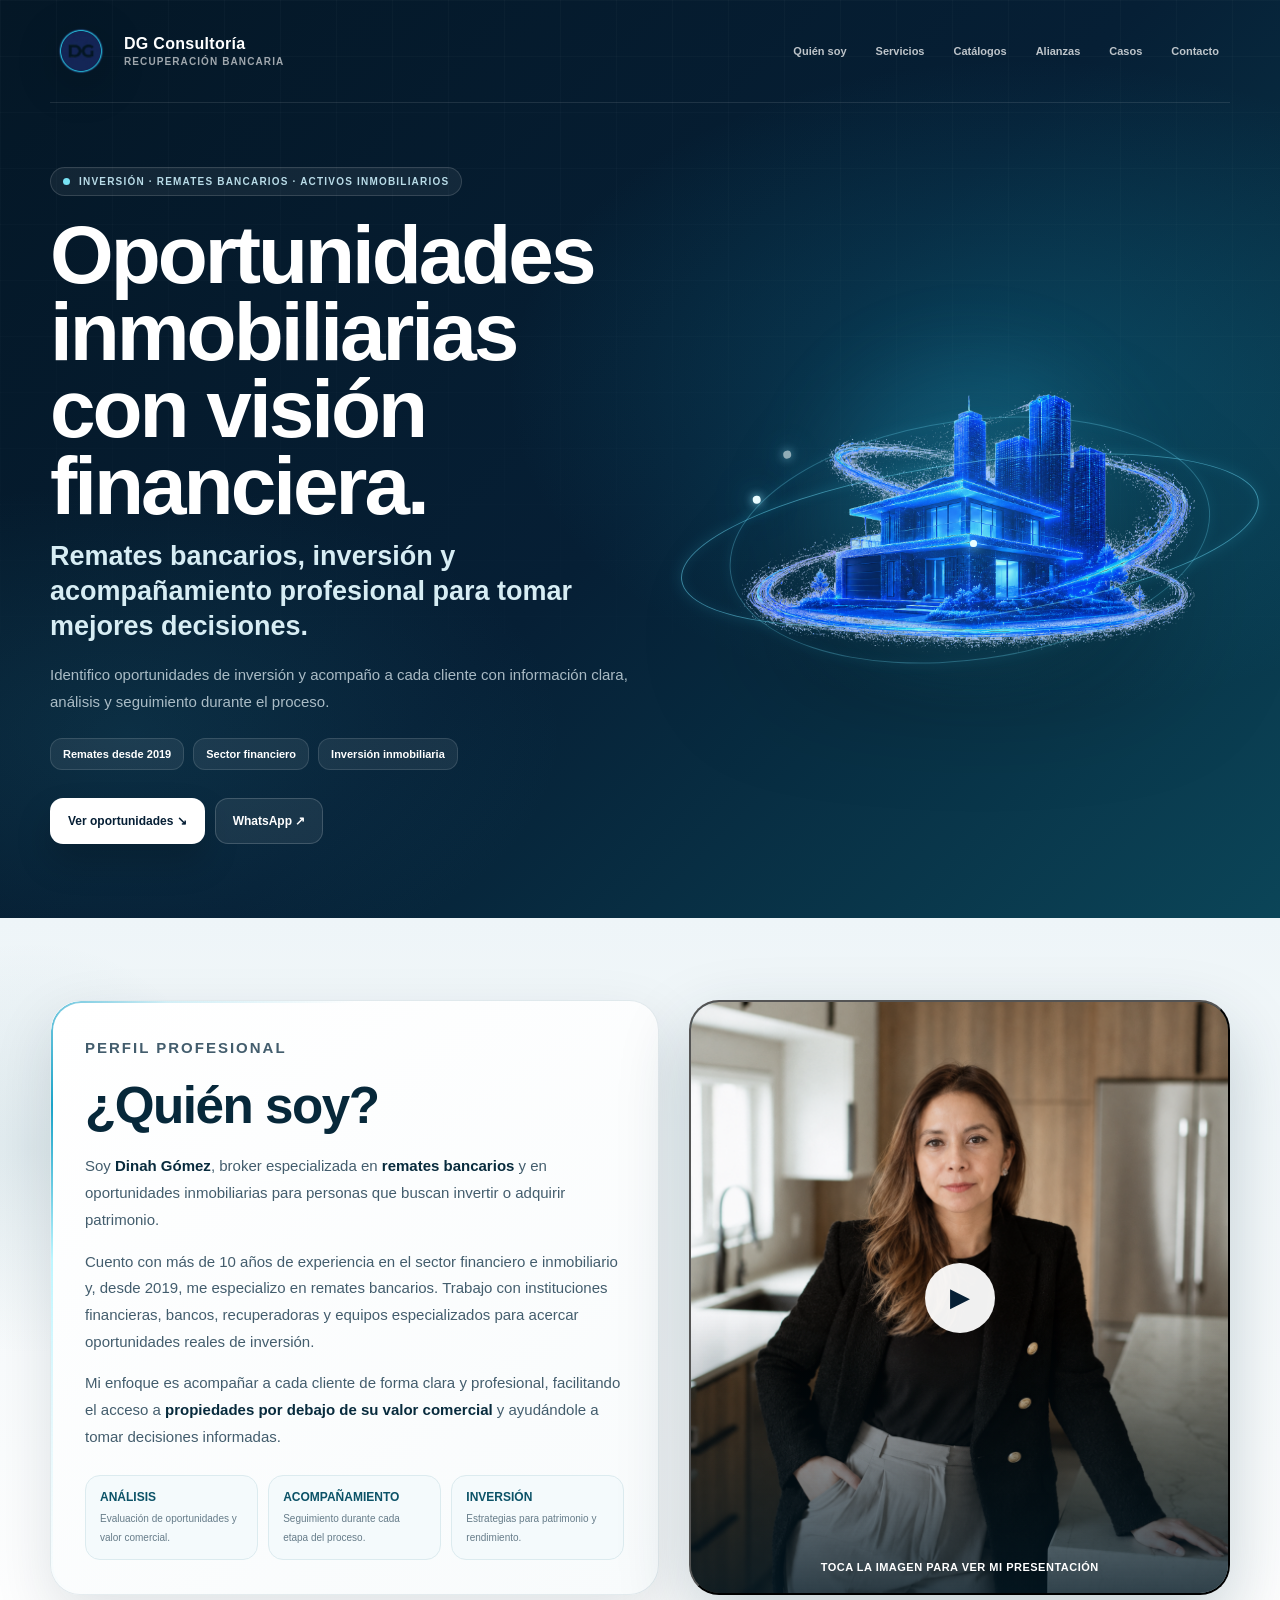
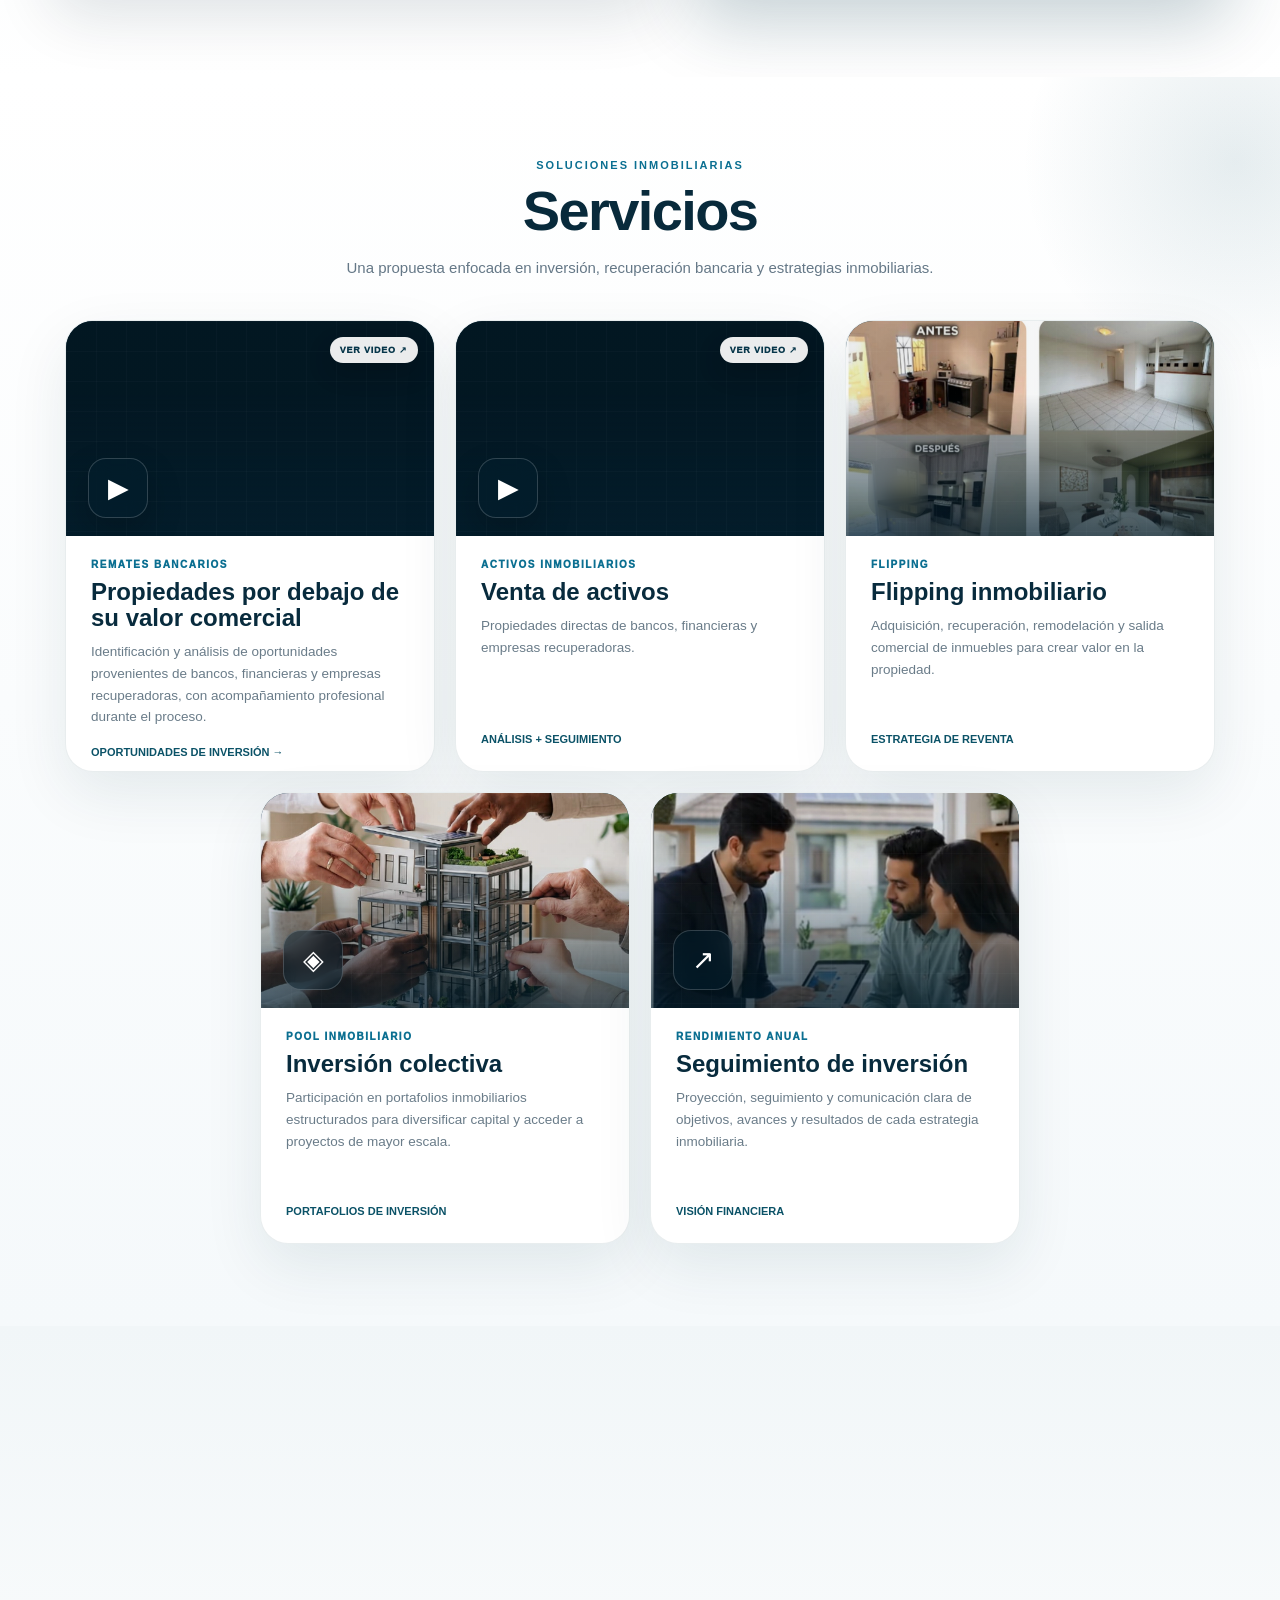
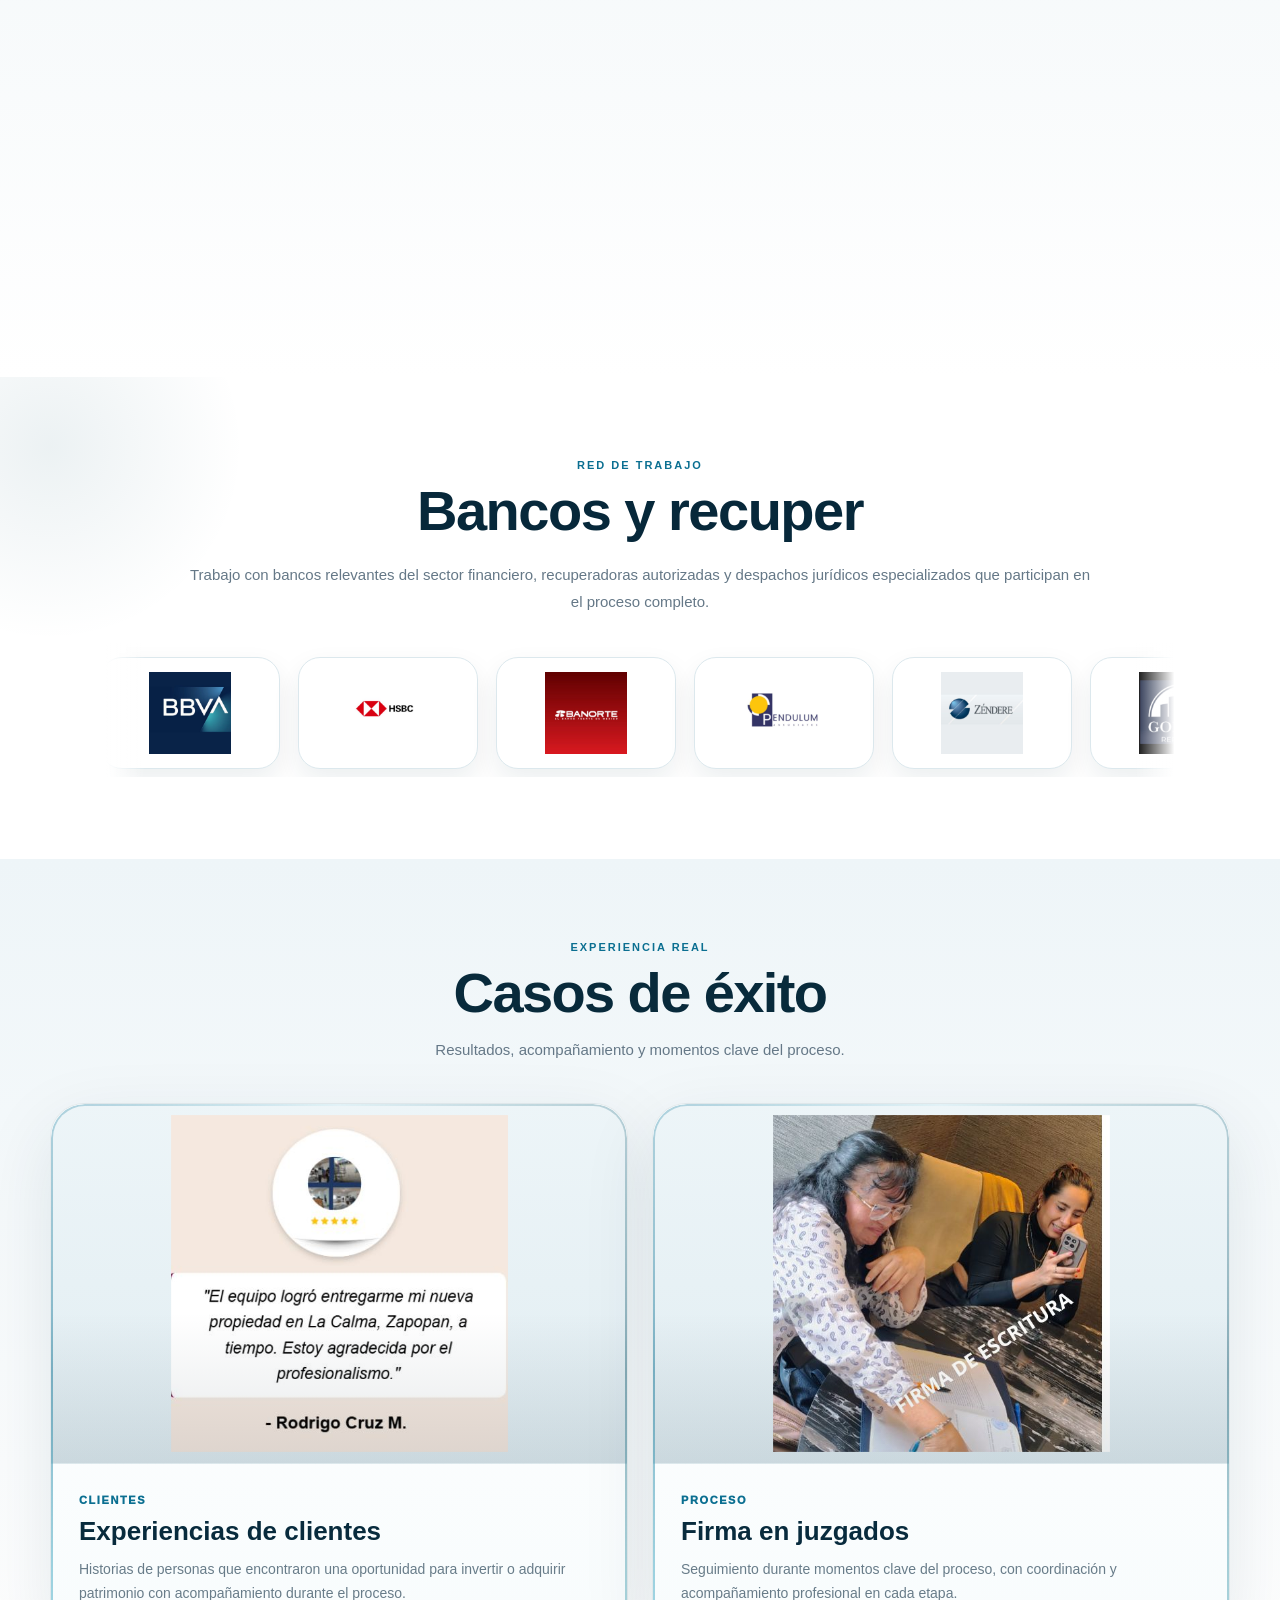
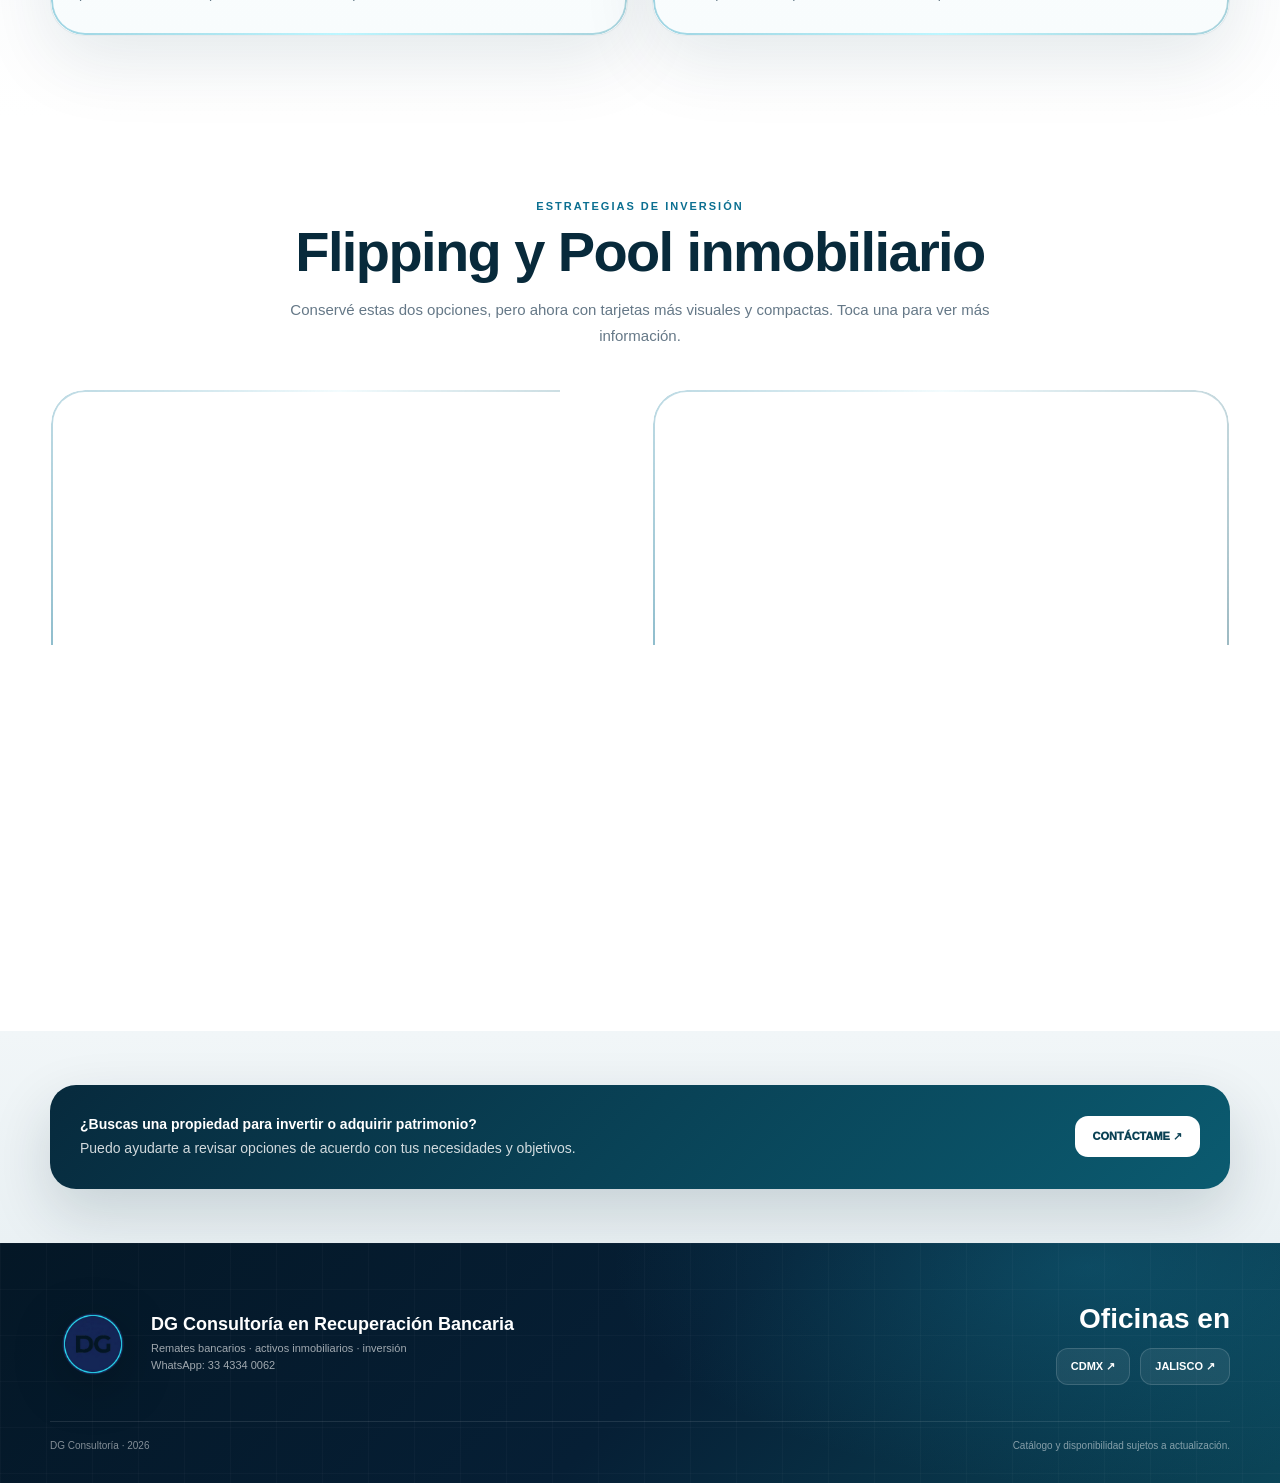
==== index3.html @ 6ca0defe "logo" ====
<!doctype html>
<html lang="es-MX">
<head>
  <meta charset="utf-8">
  <meta name="viewport" content="width=device-width,initial-scale=1,viewport-fit=cover">
  <meta name="theme-color" content="#061f35">
  <meta name="description" content="DG Consultoría en Recuperación Bancaria. Remates bancarios, activos inmobiliarios, flipping, pool inmobiliario y oportunidades de inversión.">
  <title>DG Consultoría en Recuperación Bancaria</title>
  <style>
    @property --ring-angle{syntax:"<angle>";initial-value:0deg;inherits:false}
    :root{
      --petroleo:#0b5267;
      --petroleo-2:#0a3f52;
      --navy:#061f35;
      --navy-2:#041726;
      --blue:#0b6f91;
      --cyan:#63d4ef;
      --ice:#eaf7fb;
      --ink:#10283a;
      --muted:#657887;
      --paper:#f7fafc;
      --line:#dbe8ee;
      --white:#fff;
      --shadow:0 22px 60px rgba(4,35,52,.12);
      --radius:28px;
      --max:1180px;
    }
    *{box-sizing:border-box}
    html{scroll-behavior:smooth}
    body{margin:0;background:#eef4f7;color:var(--ink);font-family:Arial,Helvetica,sans-serif;overflow-x:hidden}
    img,video{max-width:100%;display:block}
    a{color:inherit;text-decoration:none}
    button{font:inherit}
    .shell{width:min(var(--max),calc(100% - 40px));margin-inline:auto}
    .section{padding:82px 0}
    .eyebrow{margin:0 0 11px;color:var(--blue);font-size:11px;font-weight:900;letter-spacing:2px;text-transform:uppercase}
    .section-title{margin:0;color:#082a3b;font-size:clamp(32px,4.4vw,56px);line-height:1.02;letter-spacing:-1.6px}
    .section-copy{max-width:760px;margin:16px auto 0;color:var(--muted);font-size:15px;line-height:1.75}
    .reveal{opacity:0;transform:translateY(24px);transition:.75s cubic-bezier(.2,.7,.2,1)}
    .reveal.in-view{opacity:1;transform:none}

    /* ===== HERO ===== */
    .hero{position:relative;overflow:hidden;min-height:720px;color:#fff;background:
      radial-gradient(760px 480px at 80% 42%,rgba(17,138,171,.30),transparent 68%),
      radial-gradient(620px 360px at 10% 80%,rgba(37,120,145,.20),transparent 70%),
      linear-gradient(135deg,var(--navy-2),var(--navy) 52%,#0b4558)}
    .hero-grid{position:absolute;inset:0;pointer-events:none;background-image:linear-gradient(rgba(255,255,255,.025) 1px,transparent 1px),linear-gradient(90deg,rgba(255,255,255,.025) 1px,transparent 1px);background-size:56px 56px;mask-image:linear-gradient(to bottom,#000 0%,transparent 92%)}
    .topbar{position:relative;z-index:10;display:flex;align-items:center;justify-content:space-between;gap:20px;padding:20px 0;border-bottom:1px solid rgba(255,255,255,.10)}
    .brand{display:flex;align-items:center;gap:12px;font-weight:900;letter-spacing:.3px}
    .brand img{width:62px;height:62px;object-fit:contain;background:transparent;border-radius:0;padding:0;box-shadow:none;filter:drop-shadow(0 10px 22px rgba(0,0,0,.24))}
    .brand small{display:block;margin-top:3px;color:rgba(255,255,255,.62);font-size:10px;font-weight:700;letter-spacing:1.1px}
    .nav-links{display:flex;gap:7px;flex-wrap:wrap;justify-content:flex-end}
    .nav-links a{padding:9px 11px;border-radius:10px;color:rgba(255,255,255,.74);font-size:11px;font-weight:800}
    .nav-links a:hover{background:rgba(255,255,255,.08);color:#fff}
    .hero-inner{position:relative;z-index:3;display:grid;grid-template-columns:1.08fr .92fr;gap:48px;align-items:center;min-height:620px;padding:64px 0 74px}
    .hero-kicker{display:inline-flex;align-items:center;gap:9px;padding:8px 12px;border:1px solid rgba(255,255,255,.14);border-radius:999px;background:rgba(255,255,255,.06);color:#b9dce8;font-size:10px;font-weight:900;letter-spacing:1.2px;text-transform:uppercase}
    .pulse{width:7px;height:7px;border-radius:50%;background:#78e2f4;box-shadow:0 0 0 0 rgba(120,226,244,.7);animation:pulse 2s infinite}
    @keyframes pulse{70%{box-shadow:0 0 0 11px rgba(120,226,244,0)}100%{box-shadow:0 0 0 0 rgba(120,226,244,0)}}
    .hero h1{max-width:760px;margin:20px 0 15px;font-size:clamp(44px,6.4vw,82px);line-height:.94;letter-spacing:-3px;text-wrap:balance}
    .hero-lead{max-width:680px;margin:0;color:#d7edf4;font-size:clamp(19px,2.2vw,27px);line-height:1.3;font-weight:650}
    .hero-summary{max-width:650px;margin:18px 0 0;color:rgba(231,244,249,.72);font-size:15px;line-height:1.75}
    .hero-tags{display:flex;flex-wrap:wrap;gap:9px;margin-top:23px}
    .hero-tags span{padding:9px 12px;border:1px solid rgba(255,255,255,.12);border-radius:12px;background:rgba(255,255,255,.07);font-size:11px;font-weight:800}
    .hero-actions{display:flex;gap:10px;flex-wrap:wrap;margin-top:28px}
    .btn{min-height:46px;padding:0 17px;border-radius:13px;display:inline-flex;align-items:center;justify-content:center;gap:9px;border:1px solid transparent;font-size:12px;font-weight:900;cursor:pointer;transition:.22s ease}
    .btn:hover{transform:translateY(-3px)}
    .btn-primary{background:#fff;color:var(--navy);box-shadow:0 18px 35px rgba(0,0,0,.18)}
    .btn-glass{border-color:rgba(255,255,255,.17);background:rgba(255,255,255,.07);color:#fff}
    .hero-visual{position:relative;min-height:500px;display:grid;place-items:center}
    .hero-house{position:relative;z-index:2;width:min(520px,100%);filter:drop-shadow(0 40px 60px rgba(0,0,0,.28));mix-blend-mode:screen;opacity:.96}
    .house-glow{position:absolute;width:82%;height:70%;border-radius:50%;background:radial-gradient(circle,rgba(41,166,205,.38),transparent 68%);filter:blur(30px)}
    .orbit{position:absolute;z-index:4;left:50%;top:57%;width:112%;height:31%;border:1px solid rgba(103,212,239,.55);border-radius:50%;box-shadow:0 0 14px rgba(56,181,216,.18),inset 0 0 12px rgba(56,181,216,.11);transform:translate(-50%,-50%) rotate(-8deg);animation:orbit 10s linear infinite}
    .orbit.back{width:93%;height:48%;opacity:.6;animation-duration:14s;animation-direction:reverse}
    .orbit:after{content:"";position:absolute;left:14%;top:2%;width:8px;height:8px;border-radius:50%;background:#edfdff;box-shadow:0 0 10px #9cecff,0 0 24px #35b7dd,0 0 38px #0a6c8a}
    @keyframes orbit{to{transform:translate(-50%,-50%) rotate(352deg)}}
    .travel{position:absolute;z-index:5;left:50%;top:57%;width:7px;height:7px;border-radius:50%;background:#eaffff;box-shadow:0 0 12px #80e8ff,0 0 28px #1b9fc2;animation:travel 6.5s linear infinite}
    .travel.t2{animation-delay:-3.25s;opacity:.65}
    @keyframes travel{0%{transform:translate(-250px,-10px) scale(.65);opacity:.2}25%{transform:translate(0,-68px) scale(1.1);opacity:1}50%{transform:translate(250px,8px) scale(.72);opacity:.35}75%{transform:translate(0,68px) scale(1.15);opacity:1}100%{transform:translate(-250px,-10px) scale(.65);opacity:.2}}

    /* ===== QUIEN SOY ===== */
    .about{position:relative;background:linear-gradient(180deg,#eef5f8,#fff)}
    .about::before{content:"";position:absolute;width:420px;height:420px;border-radius:50%;left:-180px;top:20px;background:radial-gradient(circle,rgba(11,82,103,.09),transparent 70%)}
    .about-grid{display:grid;grid-template-columns:1.06fr .94fr;gap:30px;align-items:stretch}
    .glow-card{position:relative;isolation:isolate;border-radius:30px;padding:34px;background:linear-gradient(145deg,#fff,#f8fbfc);border:1px solid rgba(7,74,96,.10);box-shadow:var(--shadow);overflow:hidden}
    .glow-card::before{content:"";position:absolute;z-index:4;inset:0;border-radius:30px;padding:2px;pointer-events:none;background:conic-gradient(from var(--ring-angle),transparent 0 62%,rgba(98,220,245,.18) 70%,#bdf6ff 77%,#1aa3c8 84%,rgba(58,184,216,.22) 91%,transparent 100%);-webkit-mask:linear-gradient(#000 0 0) content-box,linear-gradient(#000 0 0);-webkit-mask-composite:xor;mask-composite:exclude;animation:ring 3.7s linear infinite}
    .glow-card::after{content:"";position:absolute;z-index:2;inset:-45%;pointer-events:none;background:linear-gradient(112deg,transparent 44%,rgba(77,196,220,.04) 48%,rgba(255,255,255,.72) 50%,rgba(38,147,175,.08) 52%,transparent 56%);transform:translateX(-72%) rotate(2deg);animation:sweep 6.4s ease-in-out infinite}
    @keyframes ring{to{--ring-angle:360deg}}
    @keyframes sweep{0%,30%{transform:translateX(-72%) rotate(2deg);opacity:0}40%{opacity:.55}72%,100%{transform:translateX(72%) rotate(2deg);opacity:0}}
    .about-copy{position:relative;z-index:3}
    .about-copy h2{margin:0 0 18px;font-size:clamp(34px,4vw,54px);letter-spacing:-1.5px;color:#07283a}
    .about-copy p{margin:0 0 15px;color:#435d6d;font-size:15px;line-height:1.78}
    .about-copy strong{color:#082b3d}
    .about-points{display:grid;grid-template-columns:repeat(3,1fr);gap:10px;margin-top:25px}
    .about-points div{padding:14px;border:1px solid #dcebef;border-radius:15px;background:#f4fafc}
    .about-points b{display:block;color:var(--petroleo);font-size:12px;margin-bottom:4px}
    .about-points span{color:#667c89;font-size:10px;line-height:1.45}
    .media-card{position:relative;min-height:560px;border-radius:30px;overflow:hidden;background:#0a3040;box-shadow:0 28px 70px rgba(5,52,70,.22);cursor:pointer}
    .media-card img,.media-card video{position:absolute;inset:0;width:100%;height:100%;object-fit:cover;object-position:center;transition:opacity .35s ease,transform .6s ease}
    .media-card video{opacity:0;background:#061f35}
    .media-card.is-playing video{opacity:1}
    .media-card.is-playing img{opacity:0}
    .media-card:hover img{transform:scale(1.02)}
    .media-card .shade{position:absolute;z-index:3;inset:0;background:linear-gradient(to top,rgba(3,25,37,.78),transparent 48%);pointer-events:none}
    .play{position:absolute;z-index:4;left:50%;top:50%;transform:translate(-50%,-50%);width:70px;height:70px;border-radius:50%;display:grid;place-items:center;background:rgba(255,255,255,.94);color:var(--navy);font-size:26px;box-shadow:0 18px 40px rgba(0,0,0,.25);transition:.2s}
    .media-card:hover .play{transform:translate(-50%,-50%) scale(1.07)}
    .media-card.is-playing .play{opacity:0}
    .media-caption{position:absolute;z-index:4;left:22px;right:22px;bottom:20px;color:#fff;font-size:11px;font-weight:900;letter-spacing:.5px}
    .media-card.is-playing .media-caption{opacity:0}

    /* ===== SERVICIOS · MISMO MOVIMIENTO QUE LAS TARJETAS DEL PORTAFOLIO ===== */
    .services{position:relative;overflow:hidden;background:linear-gradient(180deg,#ffffff 0%,#f5f9fb 100%)}
    .services::before{content:"";position:absolute;width:430px;height:430px;border-radius:50%;right:-170px;top:-130px;background:radial-gradient(circle,rgba(11,82,103,.10),transparent 70%);pointer-events:none}
    .services-head{text-align:center;position:relative;z-index:2}
    .services-grid{position:relative;z-index:2;display:flex;flex-wrap:wrap;justify-content:center;align-items:stretch;gap:20px;margin-top:38px;perspective:1200px}
    .service-card{position:relative;isolation:isolate;flex:1 1 330px;max-width:370px;height:452px;border-radius:28px;overflow:hidden;background:#fff;border:1px solid rgba(6,54,74,.09);box-shadow:0 22px 60px rgba(5,50,68,.09);display:flex;flex-direction:column;transform-style:preserve-3d;transition:box-shadow .25s ease,border-color .25s ease;will-change:transform}
    .service-card:hover{box-shadow:0 35px 80px rgba(6,39,68,.16);border-color:rgba(11,82,103,.18)}
    .service-card.video-card{cursor:pointer}

    .service-preview-video{pointer-events:none}
    .service-visual{position:relative;height:215px;flex:0 0 215px;overflow:hidden;background:linear-gradient(145deg,#062b3f,#0b5b72)}
    .service-visual img,.service-visual video{position:absolute;inset:0;width:100%;height:100%;object-fit:cover;object-position:center;transition:transform .65s ease,filter .65s ease;background:#031722}
    .service-visual video{z-index:0}
    .service-card:hover .service-visual img,.service-card:hover .service-visual video{transform:scale(1.045);filter:saturate(1.05) contrast(1.03)}
    .service-visual::after{content:"";position:absolute;z-index:1;inset:0;background:linear-gradient(to top,rgba(4,31,46,.72),rgba(4,31,46,.04) 66%);pointer-events:none}
    .service-lines{position:absolute;z-index:2;inset:0;opacity:.16;background-image:linear-gradient(rgba(255,255,255,.14) 1px,transparent 1px),linear-gradient(90deg,rgba(255,255,255,.14) 1px,transparent 1px);background-size:30px 30px;pointer-events:none}
    .service-symbol{position:absolute;z-index:3;left:22px;bottom:18px;width:60px;height:60px;border-radius:18px;display:grid;place-items:center;border:1px solid rgba(255,255,255,.18);background:rgba(4,31,46,.46);backdrop-filter:blur(10px);color:#fff;font-size:27px;box-shadow:0 15px 35px rgba(0,0,0,.20)}
    .video-hint{position:absolute;z-index:4;right:16px;top:16px;padding:8px 10px;border-radius:999px;background:rgba(255,255,255,.92);color:#07364a;font-size:9px;font-weight:950;letter-spacing:.8px;box-shadow:0 10px 25px rgba(0,0,0,.18)}
    .service-body{padding:23px 25px 26px;display:flex;flex-direction:column;flex:1;transform:translateZ(20px)}
    .service-type{font-size:10px;font-weight:950;letter-spacing:1.5px;color:var(--blue)}
    .service-card h3{margin:9px 0 10px;color:#082b3d;font-size:24px;line-height:1.08}
    .service-card p{margin:0;color:#6a7c89;font-size:13.5px;line-height:1.62}
    .service-tag{display:inline-flex;width:max-content;margin-top:auto;padding-top:18px;color:var(--petroleo);font-size:11px;font-weight:900}
    .service-card::after{content:"";position:absolute;z-index:5;inset:-45%;pointer-events:none;background:linear-gradient(115deg,transparent 44%,rgba(255,255,255,0) 47%,rgba(255,255,255,.38) 50%,rgba(255,255,255,0) 53%,transparent 56%);transform:translateX(-70%) rotate(5deg);opacity:0;transition:opacity .2s}
    .service-card:hover::after{animation:serviceSweep 1.2s ease both}
    @keyframes serviceSweep{0%{transform:translateX(-70%) rotate(5deg);opacity:0}18%{opacity:.55}100%{transform:translateX(70%) rotate(5deg);opacity:0}}

    /* ===== SERVICIOS: MISMA LÓGICA DE MOVIMIENTO DE LAS 3 TARJETAS DEL PORTAFOLIO ===== */
    #servicios .services-grid{perspective:1500px!important;transform-style:preserve-3d!important}
    #servicios .service-card{transform-style:preserve-3d!important;backface-visibility:hidden!important;will-change:transform,opacity,filter!important}

    /* Estado inicial: las tarjetas llegan como una baraja y después se abren */
    #servicios.deck-waiting .service-card:nth-child(1){transform:translate3d(150%,26px,-190px) rotateY(18deg) rotateZ(-4deg) scale(.88)!important;opacity:.35!important;filter:blur(1.3px)!important}
    #servicios.deck-waiting .service-card:nth-child(2){transform:translate3d(72%,16px,-110px) rotateY(10deg) rotateZ(-2deg) scale(.93)!important;opacity:.58!important;filter:blur(.7px)!important}
    #servicios.deck-waiting .service-card:nth-child(3){transform:translate3d(0,0,50px) scale(.96)!important;opacity:.88!important}
    #servicios.deck-waiting .service-card:nth-child(4){transform:translate3d(-72%,18px,-120px) rotateY(-10deg) rotateZ(2deg) scale(.93)!important;opacity:.58!important;filter:blur(.7px)!important}
    #servicios.deck-waiting .service-card:nth-child(5){transform:translate3d(-150%,28px,-200px) rotateY(-18deg) rotateZ(4deg) scale(.88)!important;opacity:.35!important;filter:blur(1.3px)!important}

    #servicios.deck-opening .service-card:nth-child(1){animation:serviceDeckOpen1 1.55s cubic-bezier(.16,.86,.25,1.08) both!important}
    #servicios.deck-opening .service-card:nth-child(2){animation:serviceDeckOpen2 1.42s cubic-bezier(.16,.86,.25,1.08) both!important}
    #servicios.deck-opening .service-card:nth-child(3){animation:serviceDeckOpen3 1.34s cubic-bezier(.16,.86,.25,1.08) both!important}
    #servicios.deck-opening .service-card:nth-child(4){animation:serviceDeckOpen4 1.46s cubic-bezier(.16,.86,.25,1.08) both!important}
    #servicios.deck-opening .service-card:nth-child(5){animation:serviceDeckOpen5 1.58s cubic-bezier(.16,.86,.25,1.08) both!important}

    @keyframes serviceDeckOpen1{
      0%{transform:translate3d(150%,26px,-190px) rotateY(18deg) rotateZ(-4deg) scale(.88);opacity:.35;filter:blur(1.3px)}
      58%{transform:translate3d(-4%,0,60px) rotateY(-3deg) rotateZ(.6deg) scale(1.025);opacity:1;filter:blur(0)}
      80%{transform:translate3d(1.2%,0,14px) rotateY(1deg) scale(.995)}
      100%{transform:translate3d(0,0,0) rotateY(0) rotateZ(0) scale(1);opacity:1;filter:blur(0)}
    }
    @keyframes serviceDeckOpen2{
      0%{transform:translate3d(72%,16px,-110px) rotateY(10deg) rotateZ(-2deg) scale(.93);opacity:.58;filter:blur(.7px)}
      56%{transform:translate3d(-2%,0,58px) rotateY(-2deg) scale(1.02);opacity:1;filter:blur(0)}
      80%{transform:translate3d(.8%,0,10px) rotateY(.7deg) scale(.997)}
      100%{transform:translate3d(0,0,0) rotateY(0) rotateZ(0) scale(1);opacity:1;filter:blur(0)}
    }
    @keyframes serviceDeckOpen3{
      0%{transform:translate3d(0,0,50px) scale(.96);opacity:.88}
      52%{transform:translate3d(0,-11px,88px) scale(1.035);opacity:1}
      78%{transform:translate3d(0,3px,15px) scale(.993)}
      100%{transform:translate3d(0,0,0) scale(1);opacity:1}
    }
    @keyframes serviceDeckOpen4{
      0%{transform:translate3d(-72%,18px,-120px) rotateY(-10deg) rotateZ(2deg) scale(.93);opacity:.58;filter:blur(.7px)}
      58%{transform:translate3d(2%,0,58px) rotateY(2deg) scale(1.02);opacity:1;filter:blur(0)}
      80%{transform:translate3d(-.8%,0,10px) rotateY(-.7deg) scale(.997)}
      100%{transform:translate3d(0,0,0) rotateY(0) rotateZ(0) scale(1);opacity:1;filter:blur(0)}
    }
    @keyframes serviceDeckOpen5{
      0%{transform:translate3d(-150%,28px,-200px) rotateY(-18deg) rotateZ(4deg) scale(.88);opacity:.35;filter:blur(1.3px)}
      60%{transform:translate3d(4%,0,60px) rotateY(3deg) rotateZ(-.6deg) scale(1.025);opacity:1;filter:blur(0)}
      82%{transform:translate3d(-1.2%,0,14px) rotateY(-1deg) scale(.995)}
      100%{transform:translate3d(0,0,0) rotateY(0) rotateZ(0) scale(1);opacity:1;filter:blur(0)}
    }

    /* Una vez abiertas, siguen moviéndose suavemente como las tarjetas Banco / Tiendas / Web del CV */
    #servicios.deck-opened .service-card:nth-child(1){animation:serviceBreath1 7.2s ease-in-out infinite!important}
    #servicios.deck-opened .service-card:nth-child(2){animation:serviceBreath2 7.2s ease-in-out -1.4s infinite!important}
    #servicios.deck-opened .service-card:nth-child(3){animation:serviceBreath3 7.2s ease-in-out -2.8s infinite!important}
    #servicios.deck-opened .service-card:nth-child(4){animation:serviceBreath4 7.2s ease-in-out -4.2s infinite!important}
    #servicios.deck-opened .service-card:nth-child(5){animation:serviceBreath5 7.2s ease-in-out -5.6s infinite!important}
    @keyframes serviceBreath1{0%,100%{transform:translate3d(0,0,0) rotateY(0)}50%{transform:translate3d(6px,-8px,28px) rotateY(1.4deg)}}
    @keyframes serviceBreath2{0%,100%{transform:translate3d(0,0,0) rotateX(0)}50%{transform:translate3d(3px,-10px,34px) rotateX(.9deg)}}
    @keyframes serviceBreath3{0%,100%{transform:translate3d(0,0,0) scale(1)}50%{transform:translate3d(0,-11px,38px) scale(1.008)}}
    @keyframes serviceBreath4{0%,100%{transform:translate3d(0,0,0) rotateX(0)}50%{transform:translate3d(-3px,-10px,34px) rotateX(-.9deg)}}
    @keyframes serviceBreath5{0%,100%{transform:translate3d(0,0,0) rotateY(0)}50%{transform:translate3d(-6px,-8px,28px) rotateY(-1.4deg)}}

    #servicios.deck-opened .service-card:hover,
    #servicios.deck-opened .service-card:focus-within{animation-play-state:paused!important;transform:translate3d(0,-12px,78px) scale(1.02)!important;z-index:30!important}

    @media(max-width:980px){
      #servicios.deck-waiting .service-card:nth-child(1){transform:translate3d(34%,18px,-95px) rotateY(8deg) rotateZ(-1.5deg) scale(.94)!important}
      #servicios.deck-waiting .service-card:nth-child(2){transform:translate3d(16%,12px,-55px) rotateY(4deg) scale(.96)!important}
      #servicios.deck-waiting .service-card:nth-child(3){transform:translate3d(0,10px,12px) scale(.97)!important}
      #servicios.deck-waiting .service-card:nth-child(4){transform:translate3d(-16%,12px,-55px) rotateY(-4deg) scale(.96)!important}
      #servicios.deck-waiting .service-card:nth-child(5){transform:translate3d(-34%,18px,-95px) rotateY(-8deg) rotateZ(1.5deg) scale(.94)!important}
    }
    @media(max-width:640px){
      #servicios.deck-waiting .service-card{transform:translate3d(0,24px,-60px) scale(.95)!important;opacity:.38!important;filter:none!important}
    }

    /* Modal de video para Remates y Venta de Activos */
    .service-modal{position:fixed;z-index:5000;inset:0;display:grid;place-items:center;padding:24px;background:rgba(2,18,29,.38);backdrop-filter:blur(4px);-webkit-backdrop-filter:blur(4px);opacity:0;visibility:hidden;pointer-events:none;transition:opacity .22s ease,visibility .22s ease}
    .service-modal.is-open{opacity:1;visibility:visible;pointer-events:auto}
    .service-modal-panel{position:relative;width:min(680px,calc(100vw - 48px));max-height:78vh;border-radius:24px;overflow:hidden;background:#061f35;border:1px solid rgba(137,230,249,.28);box-shadow:0 28px 80px rgba(0,0,0,.38),0 0 0 1px rgba(99,212,239,.08);transform:translateY(16px) scale(.985);transition:.24s ease}
    .service-modal.is-open .service-modal-panel{transform:none}
    .service-modal-head{display:flex;align-items:center;justify-content:space-between;gap:16px;padding:13px 15px 13px 18px;color:#fff;background:linear-gradient(135deg,#061f35,#0b5267)}
    .service-modal-head h3{margin:0;font-size:15px;line-height:1.25}
    .service-modal-close{flex:0 0 auto;width:36px;height:36px;border:1px solid rgba(255,255,255,.22);border-radius:11px;background:rgba(255,255,255,.10);color:#fff;font-size:22px;line-height:1;cursor:pointer;display:grid;place-items:center;transition:.2s ease}
    .service-modal-close:hover,.service-modal-close:focus-visible{background:#fff;color:#061f35;outline:2px solid #63d4ef;outline-offset:2px}
    .service-modal-video-wrap{background:#020b11;aspect-ratio:16/9;display:grid;place-items:center;max-height:58vh}
    .service-modal-video{width:100%;height:100%;max-height:58vh;object-fit:contain;background:#020b11}
    .service-video-status{display:none;padding:12px 18px;background:#fff;color:#536875;font-size:12px;line-height:1.6}
    .service-video-status.show{display:block}
    body.modal-open{overflow:auto}
    @media(max-width:640px){
      .service-modal{padding:18px}
      .service-modal-panel{width:min(94vw,620px);max-height:82vh;border-radius:20px}
      .service-modal-head{padding:11px 12px 11px 14px}
      .service-modal-head h3{font-size:13px}
      .service-modal-video-wrap,.service-modal-video{max-height:54vh}
    }

    /* ===== CATÁLOGOS ===== */
    .catalogs{background:linear-gradient(180deg,#f1f6f8,#fff)}
    .catalog-shell{display:grid;grid-template-columns:1fr 1fr;gap:0;overflow:hidden;border-radius:32px;background:#fff;border:1px solid rgba(6,57,77,.08);box-shadow:0 30px 80px rgba(5,52,70,.12)}
    .catalog-preview{position:relative;min-height:480px;display:flex;align-items:flex-end;padding:30px;overflow:hidden;background:linear-gradient(145deg,#051f32,#0a5268)}
    .catalog-video{position:absolute;inset:0;width:100%;height:100%;object-fit:cover;object-position:center;opacity:1;background:#031722}
    .catalog-glow{position:absolute;z-index:1;left:50%;top:48%;transform:translate(-50%,-50%);width:72%;height:56%;border-radius:50%;background:radial-gradient(circle,rgba(65,197,223,.34),transparent 70%);filter:blur(24px)}
    .catalog-orbit{position:absolute;z-index:2;left:50%;top:56%;width:108%;height:28%;border:1px solid rgba(103,212,239,.50);border-radius:50%;box-shadow:0 0 10px rgba(56,181,216,.16),inset 0 0 10px rgba(56,181,216,.10);transform:translate(-50%,-50%) rotate(-9deg);animation:orbit 10s linear infinite}
    .catalog-orbit.back{width:90%;height:44%;opacity:.56;animation-duration:13.5s;animation-direction:reverse}
    .catalog-orbit::after{content:"";position:absolute;left:14%;top:2%;width:7px;height:7px;border-radius:50%;background:#edfdff;box-shadow:0 0 10px #9cecff,0 0 22px #35b7dd}
    .catalog-travel{position:absolute;z-index:3;left:50%;top:56%;width:7px;height:7px;border-radius:50%;background:#eaffff;box-shadow:0 0 10px #80e8ff,0 0 24px #1b9fc2;animation:travel 6.2s linear infinite}
    .catalog-travel.t2{animation-delay:-3.1s;opacity:.62}
    .catalog-preview video{position:absolute;inset:0;width:100%;height:100%;object-fit:cover;object-position:center}
    .catalog-preview::after{content:"";position:absolute;inset:0;background:linear-gradient(to top,rgba(3,25,38,.84),transparent 55%)}
    .catalog-label{position:relative;z-index:2;padding:9px 12px;border-radius:999px;background:rgba(3,27,40,.72);border:1px solid rgba(255,255,255,.15);color:#fff;font-size:10px;font-weight:900;letter-spacing:1.2px}
    .catalog-copy{padding:42px 38px;display:flex;flex-direction:column;justify-content:center}
    .catalog-copy h2{margin:0 0 14px;color:#082b3d;font-size:clamp(30px,4vw,48px);line-height:1.04;letter-spacing:-1.4px}
    .catalog-copy p{margin:0 0 14px;color:#5f7482;font-size:14.5px;line-height:1.72}
    .catalog-copy strong{color:#0a3547}
    .link-stack{display:flex;flex-wrap:wrap;gap:10px;margin-top:16px}
    .catalog-btn{padding:13px 15px;border-radius:13px;background:#edf7fa;border:1px solid #d4eaf0;color:#0a5870;font-size:11px;font-weight:900;transition:.2s}
    .catalog-btn:hover{background:#0b5267;color:#fff;border-color:#0b5267;transform:translateY(-2px)}

    /* ===== BANCOS ===== */
    .banks{position:relative;overflow:hidden;background:#fff;text-align:center}
    .banks::before{content:"";position:absolute;left:-140px;top:-120px;width:380px;height:380px;border-radius:50%;background:radial-gradient(circle,rgba(11,82,103,.08),transparent 72%)}
    .bank-motion{position:relative;display:grid;place-items:center;min-height:330px;margin:30px auto 18px;max-width:920px;overflow:hidden;border-radius:30px;background:radial-gradient(560px 250px at 72% 28%,rgba(70,196,226,.20),transparent 70%),linear-gradient(145deg,#041b2d,#0a5268);box-shadow:0 26px 68px rgba(4,35,52,.18)}
    .bank-motion img{position:absolute;left:50%;top:50%;transform:translate(-50%,-50%);width:min(560px,78%);opacity:.92;mix-blend-mode:screen;filter:drop-shadow(0 30px 52px rgba(0,0,0,.30))}
    .bank-motion .bank-glow{position:absolute;width:62%;height:62%;border-radius:50%;background:radial-gradient(circle,rgba(65,197,223,.30),transparent 70%);filter:blur(24px)}
    .bank-motion .orbit{top:55%;width:88%;height:34%}
    .bank-motion .orbit.back{width:72%;height:52%}
    .bank-motion .travel{top:55%}
    .typing-title{min-height:1.15em;margin:0;color:#07283a;font-size:clamp(32px,4.4vw,56px);line-height:1.05;letter-spacing:-1.5px}
    .banks .section-copy{max-width:900px}
    .marquee{position:relative;width:min(100%,1080px);margin:28px auto 0;padding:14px 0 8px;overflow:hidden}
    .marquee::before,.marquee::after{content:"";position:absolute;z-index:5;top:0;bottom:0;width:46px;pointer-events:none}
    .marquee::before{left:0;background:linear-gradient(90deg,#fff 12%,rgba(255,255,255,0))}
    .marquee::after{right:0;background:linear-gradient(270deg,#fff 12%,rgba(255,255,255,0))}
    .track{display:flex;align-items:center;gap:18px;width:max-content;will-change:transform;animation:logoMarquee 27s linear infinite}
    .marquee:hover .track{animation-play-state:paused}
    @keyframes logoMarquee{from{transform:translateX(0)}to{transform:translateX(calc(-50% - 9px))}}
    .logo-card{flex:0 0 180px;height:112px;display:grid;place-items:center;border-radius:22px;background:#fff;border:1px solid #dce8ed;box-shadow:0 12px 28px rgba(5,52,70,.08);overflow:hidden;transition:transform .25s ease,box-shadow .25s ease}
    .logo-card:hover{transform:translateY(-6px) scale(1.015);box-shadow:0 18px 38px rgba(5,52,70,.14)}
    .logo-card img{width:auto;height:auto;max-width:88%;max-height:82px;object-fit:contain;padding:0;display:block;margin:auto}
    @media(max-width:980px){.marquee{width:min(100%,720px)}.logo-card{flex-basis:170px;height:106px}.logo-card img{max-height:76px}}
    @media(max-width:640px){.marquee{width:100%;padding-inline:10px}.marquee::before,.marquee::after{width:24px}.track{gap:12px}.logo-card{flex-basis:150px;height:92px;border-radius:18px}.logo-card img{max-width:86%;max-height:68px}}

    /* ===== CASOS ===== */
    .cases{background:linear-gradient(180deg,#eef5f8,#fff)}
    .cases-head{text-align:center}
    .case-grid{display:grid;grid-template-columns:1fr 1fr;gap:24px;margin-top:40px}
    .case-card{position:relative;overflow:hidden;border-radius:34px;background:linear-gradient(180deg,#ffffff 0%,#f8fcfd 100%);border:1px solid rgba(6,54,74,.10);box-shadow:0 24px 72px rgba(5,52,70,.10);transition:transform .28s ease,box-shadow .28s ease}
    .case-card:hover{transform:translateY(-7px);box-shadow:0 34px 86px rgba(5,52,70,.16)}
    .case-card::before{content:"";position:absolute;z-index:3;inset:0;border-radius:34px;padding:2px;pointer-events:none;background:conic-gradient(from var(--ring-angle),rgba(99,212,239,.08),rgba(11,82,103,.42),#bdf6ff,rgba(11,111,145,.48),rgba(99,212,239,.08));-webkit-mask:linear-gradient(#000 0 0) content-box,linear-gradient(#000 0 0);-webkit-mask-composite:xor;mask-composite:exclude;animation:ring 4s linear infinite}
    .case-card::after{content:"";position:absolute;inset:-42%;pointer-events:none;background:linear-gradient(112deg,transparent 44%,rgba(77,196,220,.05) 48%,rgba(255,255,255,.7) 50%,rgba(38,147,175,.07) 52%,transparent 56%);transform:translateX(-72%) rotate(2deg);animation:sweep 7s ease-in-out infinite}
    .case-media{position:relative;height:360px;background:linear-gradient(180deg,#edf5f8,#e1edf2);overflow:hidden;display:grid;place-items:center;border-bottom:1px solid rgba(6,54,74,.07)}
    .case-media::after{content:"";position:absolute;inset:0;background:linear-gradient(to top,rgba(4,31,46,.10),rgba(4,31,46,0) 42%);pointer-events:none}
    .case-media img{position:absolute;inset:0;width:100%;height:100%;object-fit:contain;object-position:center;background:linear-gradient(180deg,#edf5f8,#e1edf2);padding:16px;opacity:0;transform:scale(1.01);transition:opacity .55s ease,transform 3.6s ease}
    .case-media img.active{opacity:1;transform:scale(1.03)}
    .case-body{position:relative;z-index:2;padding:26px 28px 30px}
    .case-body span{color:var(--blue);font-size:11px;font-weight:950;letter-spacing:1.6px}
    .case-body h3{margin:10px 0 12px;color:#082b3d;font-size:26px;line-height:1.06}
    .case-body p{margin:0;color:#687c89;font-size:14px;line-height:1.7}

    /* ===== FLIPPING + POOL ===== */
    .invest{background:#fff}
    .invest-head{text-align:center}
    .invest-grid{display:grid;grid-template-columns:1fr 1fr;gap:24px;margin-top:40px;perspective:1400px}
    .flip-card{position:relative;height:560px;cursor:pointer;perspective:1400px;transform-style:preserve-3d;will-change:transform,opacity,filter;transition:transform .28s ease}
    .flip-inner{position:relative;width:100%;height:100%;transition:transform .78s cubic-bezier(.2,.7,.2,1);transform-style:preserve-3d}
    .flip-card.is-flipped .flip-inner{transform:rotateY(180deg)}
    .face{position:absolute;inset:0;backface-visibility:hidden;border-radius:34px;overflow:hidden;background:linear-gradient(180deg,#ffffff 0%,#f8fcfd 100%);border:1px solid rgba(6,54,74,.10);box-shadow:0 26px 74px rgba(5,52,70,.12)}
    .face::before{content:"";position:absolute;z-index:4;inset:0;border-radius:34px;padding:2px;pointer-events:none;background:conic-gradient(from var(--ring-angle),rgba(99,212,239,.08),rgba(11,82,103,.42),#bdf6ff,rgba(11,111,145,.48),rgba(99,212,239,.08));-webkit-mask:linear-gradient(#000 0 0) content-box,linear-gradient(#000 0 0);-webkit-mask-composite:xor;mask-composite:exclude;animation:ring 4s linear infinite}
    .face::after{content:"";position:absolute;inset:-42%;pointer-events:none;background:linear-gradient(112deg,transparent 44%,rgba(77,196,220,.05) 48%,rgba(255,255,255,.64) 50%,rgba(38,147,175,.07) 52%,transparent 56%);transform:translateX(-72%) rotate(2deg);animation:sweep 7s ease-in-out infinite}
    .face.front{display:flex;flex-direction:column}
    .face.front img{width:100%;height:330px;object-fit:contain;object-position:center;background:linear-gradient(180deg,#edf5f8,#ddebf1);padding:16px;border-bottom:1px solid rgba(6,54,74,.07)}
    .flip-copy{position:relative;z-index:2;padding:24px 26px 28px}
    .flip-copy h3{margin:0;color:#082b3d;font-size:28px;line-height:1.08}
    .flip-copy p{margin:10px 0 0;color:#6b7d89;font-size:14px;line-height:1.7}
    .more{display:inline-flex;margin-top:14px;color:var(--petroleo);font-size:11px;font-weight:900;letter-spacing:.7px}
    .face.back{transform:rotateY(180deg);background:linear-gradient(145deg,#061f35,#0a5267);color:#fff;padding:22px;display:grid;grid-template-rows:1fr auto;gap:18px}
    .back-slider{position:relative;border-radius:22px;overflow:hidden;background:#071d2a;min-height:100%}
    .back-slider img{position:absolute;inset:0;width:100%;height:100%;object-fit:contain;object-position:center;background:#fff;padding:16px;opacity:0;transition:.45s ease}
    .back-slider img.active{opacity:1}
    .back-note{display:flex;align-items:center;justify-content:space-between;gap:15px;color:rgba(255,255,255,.76);font-size:11px}
    .back-note b{color:#fff;font-size:13px}

    #inversion.deck-waiting .flip-card:nth-child(1){transform:translate3d(18%,18px,-120px) rotateY(10deg) rotateZ(-2deg) scale(.94);opacity:.45;filter:blur(1px)}
    #inversion.deck-waiting .flip-card:nth-child(2){transform:translate3d(-18%,18px,-120px) rotateY(-10deg) rotateZ(2deg) scale(.94);opacity:.45;filter:blur(1px)}
    #inversion.deck-opening .flip-card:nth-child(1){animation:investOpenLeft 1.4s cubic-bezier(.16,.86,.25,1.08) both}
    #inversion.deck-opening .flip-card:nth-child(2){animation:investOpenRight 1.4s cubic-bezier(.16,.86,.25,1.08) both}
    @keyframes investOpenLeft{0%{transform:translate3d(18%,18px,-120px) rotateY(10deg) rotateZ(-2deg) scale(.94);opacity:.45;filter:blur(1px)}58%{transform:translate3d(-2%,0,58px) rotateY(-2deg) scale(1.02);opacity:1;filter:blur(0)}100%{transform:translate3d(0,0,0) rotateY(0) rotateZ(0) scale(1);opacity:1;filter:blur(0)}}
    @keyframes investOpenRight{0%{transform:translate3d(-18%,18px,-120px) rotateY(-10deg) rotateZ(2deg) scale(.94);opacity:.45;filter:blur(1px)}58%{transform:translate3d(2%,0,58px) rotateY(2deg) scale(1.02);opacity:1;filter:blur(0)}100%{transform:translate3d(0,0,0) rotateY(0) rotateZ(0) scale(1);opacity:1;filter:blur(0)}}
    #inversion.deck-opened .flip-card:nth-child(1){animation:investFloatLeft 7s ease-in-out infinite}
    #inversion.deck-opened .flip-card:nth-child(2){animation:investFloatRight 7s ease-in-out -2s infinite}
    @keyframes investFloatLeft{0%,100%{transform:translate3d(0,0,0)}50%{transform:translate3d(4px,-10px,24px)}}
    @keyframes investFloatRight{0%,100%{transform:translate3d(0,0,0)}50%{transform:translate3d(-4px,-10px,24px)}}
    #inversion.deck-opened .flip-card:hover,#inversion.deck-opened .flip-card:focus-within{animation-play-state:paused;transform:translate3d(0,-12px,72px) scale(1.015);z-index:20}

    /* ===== FOOTER ===== */

    /* ===== FOOTER ===== */
    .footer{position:relative;overflow:hidden;color:#fff;background:
      radial-gradient(700px 320px at 85% 10%,rgba(26,151,184,.26),transparent 68%),
      linear-gradient(135deg,var(--navy-2),var(--navy) 52%,#0b4558);padding:58px 0 32px}
    .footer::before{content:"";position:absolute;inset:0;background-image:linear-gradient(rgba(255,255,255,.022) 1px,transparent 1px),linear-gradient(90deg,rgba(255,255,255,.022) 1px,transparent 1px);background-size:46px 46px}
    .footer-inner{position:relative;z-index:2;display:grid;grid-template-columns:1.1fr .9fr;gap:40px;align-items:center}
    .footer-brand{display:flex;gap:15px;align-items:center}
    .footer-brand img{width:86px;height:86px;object-fit:contain;background:transparent;border-radius:0;padding:0;filter:drop-shadow(0 12px 24px rgba(0,0,0,.26))}
    .footer-brand strong{display:block;font-size:18px}
    .footer-brand span{display:block;margin-top:5px;color:rgba(255,255,255,.62);font-size:11px;line-height:1.55}
    .offices{text-align:right}
    .offices h2{margin:0 0 13px;font-size:28px}
    .office-row{display:flex;gap:10px;justify-content:flex-end;flex-wrap:wrap}
    .office-row a{padding:11px 14px;border:1px solid rgba(255,255,255,.15);border-radius:12px;background:rgba(255,255,255,.07);font-size:11px;font-weight:900}
    .office-row a:hover{background:#fff;color:var(--navy)}
    .footer-bottom{position:relative;z-index:2;margin-top:34px;padding-top:18px;border-top:1px solid rgba(255,255,255,.10);display:flex;justify-content:space-between;gap:15px;color:rgba(255,255,255,.5);font-size:10px}

    @media(max-width:980px){
      .nav-links{display:none}.hero-inner{grid-template-columns:1fr;gap:10px;text-align:center}.hero-copy{display:flex;flex-direction:column;align-items:center}.hero-tags,.hero-actions{justify-content:center}.hero-summary{margin-left:auto;margin-right:auto}.hero-visual{min-height:390px}.hero-house{width:min(500px,86vw)}
      .about-grid,.catalog-shell,.footer-inner{grid-template-columns:1fr}.media-card{min-height:650px}.services-grid{gap:18px}.service-card{flex-basis:calc(50% - 18px);max-width:none;height:440px}.offices{text-align:left}.office-row{justify-content:flex-start}.case-grid,.invest-grid{grid-template-columns:1fr}
    }
    @media(max-width:640px){
      .shell{width:min(100% - 28px,var(--max))}.section{padding:62px 0}.topbar{padding:14px 0}.brand img{width:44px;height:44px}.brand span{font-size:12px}.hero{min-height:0}.hero-inner{min-height:0;padding:48px 0 54px}.hero h1{font-size:clamp(40px,13vw,58px);letter-spacing:-1.8px}.hero-lead{font-size:20px}.hero-visual{min-height:290px}.orbit{width:105%;height:28%}.orbit.back{width:88%;height:45%}.travel,.catalog-travel{display:none}.about-grid{gap:18px}.glow-card{padding:25px 22px}.about-points{grid-template-columns:1fr}.media-card{min-height:520px}.services-grid{display:flex;flex-direction:column}.service-card{width:100%;max-width:none;height:auto;min-height:420px}.service-visual{height:200px;flex-basis:200px}.catalog-preview{min-height:330px}.catalog-copy{padding:30px 24px}.logo-card{width:155px;height:66px}.case-media{height:280px}.flip-card{height:500px}.face.front img{height:300px}.footer-bottom{flex-direction:column}.offices h2{font-size:24px}
    }
    @media(prefers-reduced-motion:reduce){.orbit,.travel,.track,.glow-card::before,.glow-card::after,.pulse,.catalog-orbit,.catalog-travel,.service-card::after{animation:none}.reveal{opacity:1;transform:none}}
  </style>
</head>
<body>
<!-- IMPORTANTE: esta página usa los archivos locales existentes en la misma carpeta. No se usan URLs externas para las imágenes del contenido. -->

<header class="hero" id="inicio">
  <div class="hero-grid" aria-hidden="true"></div>
  <nav class="topbar shell">
    <a class="brand" href="#inicio">
      <img src="dgsinfondo.png" alt="Logo DG">
      <span>DG Consultoría<small>RECUPERACIÓN BANCARIA</small></span>
    </a>
    <div class="nav-links">
      <a href="#quien-soy">Quién soy</a><a href="#servicios">Servicios</a><a href="#catalogos">Catálogos</a><a href="#alianzas">Alianzas</a><a href="#casos">Casos</a><a href="#contacto">Contacto</a>
    </div>
  </nav>

  <div class="hero-inner shell">
    <div class="hero-copy reveal">
      <div class="hero-kicker"><span class="pulse"></span> INVERSIÓN · REMATES BANCARIOS · ACTIVOS INMOBILIARIOS</div>
      <h1>Oportunidades inmobiliarias con visión financiera.</h1>
      <p class="hero-lead">Remates bancarios, inversión y acompañamiento profesional para tomar mejores decisiones.</p>
      <p class="hero-summary">Identifico oportunidades de inversión y acompaño a cada cliente con información clara, análisis y seguimiento durante el proceso.</p>
      <div class="hero-tags"><span>Remates desde 2019</span><span>Sector financiero</span><span>Inversión inmobiliaria</span></div>
      <div class="hero-actions">
        <a class="btn btn-primary" href="#catalogos">Ver oportunidades ↘</a>
        <a class="btn btn-glass" href="https://wa.me/523343340062" target="_blank" rel="noopener">WhatsApp ↗</a>
      </div>
    </div>

    <div class="hero-visual reveal">
      <span class="house-glow" aria-hidden="true"></span>
      <img class="hero-house" src="hero-casa-dg.png" alt="Casa digital en tonos azul petróleo">
      <span class="orbit" aria-hidden="true"></span><span class="orbit back" aria-hidden="true"></span>
      <span class="travel" aria-hidden="true"></span><span class="travel t2" aria-hidden="true"></span>
    </div>
  </div>
</header>

<main>
  <section class="section about" id="quien-soy">
    <div class="shell about-grid">
      <article class="glow-card reveal">
        <div class="about-copy">
          <p class="eyebrow">Perfil profesional</p>
          <h2>¿Quién soy?</h2>
          <p>Soy <strong>Dinah Gómez</strong>, broker especializada en <strong>remates bancarios</strong> y en oportunidades inmobiliarias para personas que buscan invertir o adquirir patrimonio.</p>
          <p>Cuento con más de 10 años de experiencia en el sector financiero e inmobiliario y, desde 2019, me especializo en remates bancarios. Trabajo con instituciones financieras, bancos, recuperadoras y equipos especializados para acercar oportunidades reales de inversión.</p>
          <p>Mi enfoque es acompañar a cada cliente de forma clara y profesional, facilitando el acceso a <strong>propiedades por debajo de su valor comercial</strong> y ayudándole a tomar decisiones informadas.</p>
          <div class="about-points">
            <div><b>ANÁLISIS</b><span>Evaluación de oportunidades y valor comercial.</span></div>
            <div><b>ACOMPAÑAMIENTO</b><span>Seguimiento durante cada etapa del proceso.</span></div>
            <div><b>INVERSIÓN</b><span>Estrategias para patrimonio y rendimiento.</span></div>
          </div>
        </div>
      </article>

      <button class="media-card reveal" id="profileMedia" type="button" aria-label="Reproducir presentación de Dinah Gómez">
        <img src="dinah-foto.png" alt="Dinah Gómez">
        <video id="profileVideo" playsinline preload="metadata" poster="dinah-foto.png">
          <source src="dinah-presentacion.mp4" type="video/mp4">
        </video>
        <span class="shade"></span>
        <span class="play">▶</span>
        <span class="media-caption">TOCA LA IMAGEN PARA VER MI PRESENTACIÓN</span>
      </button>
    </div>
  </section>

  <section class="section services" id="servicios">
    <div class="shell">
      <div class="services-head reveal">
        <p class="eyebrow">Soluciones inmobiliarias</p>
        <h2 class="section-title">Servicios</h2>
        <p class="section-copy">Una propuesta enfocada en inversión, recuperación bancaria y estrategias inmobiliarias.</p>
      </div>

      <div class="services-grid">
        <article class="service-card tilt-card video-card reveal" tabindex="0" role="button" data-modal="modalRemates" aria-label="Abrir video de remates bancarios">
          <div class="service-visual">
            <video class="service-preview-video" autoplay muted loop playsinline preload="metadata" aria-label="Vista previa de propiedades por debajo de su valor comercial">
              <source src="primervideo.mp4" type="video/mp4">
            </video>
            <span class="service-lines"></span><span class="service-symbol">▶</span><span class="video-hint">VER VIDEO ↗</span>
          </div>
          <div class="service-body"><span class="service-type">REMATES BANCARIOS</span><h3>Propiedades por debajo de su valor comercial</h3><p>Identificación y análisis de oportunidades provenientes de bancos, financieras y empresas recuperadoras, con acompañamiento profesional durante el proceso.</p><span class="service-tag">OPORTUNIDADES DE INVERSIÓN →</span></div>
        </article>

        <article class="service-card tilt-card video-card reveal" tabindex="0" role="button" data-modal="modalActivos" aria-label="Abrir video de venta de activos inmobiliarios">
          <div class="service-visual">
            <video class="service-preview-video" autoplay muted loop playsinline preload="metadata" aria-label="Vista previa de venta de activos inmobiliarios">
              <source src="segundovideo.mp4" type="video/mp4">
            </video>
            <span class="service-lines"></span><span class="service-symbol">▶</span><span class="video-hint">VER VIDEO ↗</span>
          </div>
          <div class="service-body"><span class="service-type">ACTIVOS INMOBILIARIOS</span><h3>Venta de activos</h3><p>Propiedades directas de bancos, financieras y empresas recuperadoras.</p><span class="service-tag">ANÁLISIS + SEGUIMIENTO</span></div>
        </article>

        <article class="service-card tilt-card reveal">
          <div class="service-visual"><img src="servicio-flipping.jpg" alt="Antes y después de un proyecto de flipping inmobiliario"><span class="service-lines"></span><span class="service-symbol">↻</span></div>
          <div class="service-body"><span class="service-type">FLIPPING</span><h3>Flipping inmobiliario</h3><p>Adquisición, recuperación, remodelación y salida comercial de inmuebles para crear valor en la propiedad.</p><span class="service-tag">ESTRATEGIA DE REVENTA</span></div>
        </article>

        <article class="service-card tilt-card reveal">
          <div class="service-visual"><img src="servicio-pool.jpg" alt="Inversión colectiva en un proyecto inmobiliario"><span class="service-lines"></span><span class="service-symbol">◈</span></div>
          <div class="service-body"><span class="service-type">POOL INMOBILIARIO</span><h3>Inversión colectiva</h3><p>Participación en portafolios inmobiliarios estructurados para diversificar capital y acceder a proyectos de mayor escala.</p><span class="service-tag">PORTAFOLIOS DE INVERSIÓN</span></div>
        </article>

        <article class="service-card tilt-card reveal">
          <div class="service-visual"><img src="servicio-rendimiento.jpg" alt="Asesoría y seguimiento de una inversión inmobiliaria"><span class="service-lines"></span><span class="service-symbol">↗</span></div>
          <div class="service-body"><span class="service-type">RENDIMIENTO ANUAL</span><h3>Seguimiento de inversión</h3><p>Proyección, seguimiento y comunicación clara de objetivos, avances y resultados de cada estrategia inmobiliaria.</p><span class="service-tag">VISIÓN FINANCIERA</span></div>
        </article>
      </div>
    </div>
  </section>

  <section class="section catalogs" id="catalogos">
    <div class="shell">
      <article class="catalog-shell reveal">
        <div class="catalog-preview">
          <video class="catalog-video" autoplay muted loop playsinline preload="metadata" aria-label="Presentación animada de catálogos inmobiliarios">
            <source src="videocasayo.mp4" type="video/mp4">
          </video>
          <span class="catalog-label">CATÁLOGOS INMOBILIARIOS</span>
        </div>
        <div class="catalog-copy">
          <p class="eyebrow">Inventario consultable</p>
          <h2>Catálogos de bancos y propiedades</h2>
          <p><strong>Cuento con propiedades en todo el país con descuentos que van del 30% al 70% respecto a su valor comercial.</strong></p>
          <p>Si buscas una oportunidad para invertir o adquirir tu patrimonio, te acompaño para encontrar la propiedad ideal de acuerdo con tus necesidades y objetivos.</p>
          <p>Consulta directamente mis catálogos para revisar oportunidades disponibles por ubicación, etapa jurídica y tipo de inmueble.</p>
          <div class="link-stack">
            <a class="catalog-btn" href="https://creaciones19.github.io/catalogobancos/" target="_blank" rel="noopener">Catálogo de bancos ↗</a>
            <a class="catalog-btn" href="https://creaciones19.github.io/catalogodepropiedades/" target="_blank" rel="noopener">Catálogo de propiedades ↗</a>
          </div>
        </div>
      </article>
    </div>
  </section>

  <section class="section banks" id="alianzas">
    <div class="shell">
      <p class="eyebrow reveal">Red de trabajo</p>
      <h2 class="typing-title" id="bankTyping" data-text="Bancos y recuperadoras con las que trabajo">Bancos y recuperadoras con las que trabajo</h2>
      <p class="section-copy reveal">Trabajo con bancos relevantes del sector financiero, recuperadoras autorizadas y despachos jurídicos especializados que participan en el proceso completo.</p>
      <div class="marquee reveal" aria-label="Bancos, recuperadoras y aliados">
        <div class="track">
          <div class="logo-card"><img src="Financial Advisor Logo in Dark Light Blue White Clean Minimalist Style  (25).jpg" alt="BBVA"></div>
          <div class="logo-card"><img src="Financial Advisor Logo in Dark Light Blue White Clean Minimalist Style  (24).jpg" alt="HSBC"></div>
          <div class="logo-card"><img src="Financial Advisor Logo in Dark Light Blue White Clean Minimalist Style  (23).jpg" alt="Banorte"></div>
          <div class="logo-card"><img src="Financial Advisor Logo in Dark Light Blue White Clean Minimalist Style  (26).jpg" alt="Pendulum"></div>
          <div class="logo-card"><img src="Financial Advisor Logo in Dark Light Blue White Clean Minimalist Style  (22).jpg" alt="Zendere"></div>
          <div class="logo-card"><img src="Financial Advisor Logo in Dark Light Blue White Clean Minimalist Style  (27).jpg" alt="Golden Republic"></div>
          <div class="logo-card"><img src="logolideres.jpg" alt="Líderes Especialistas en Remates Bancarios"></div>
          <div class="logo-card"><img src="logofjch.png" alt="Aliado jurídico"></div>
          <div class="logo-card"><img src="logodafne.png" alt="Aliado inmobiliario"></div>


          <div class="logo-card"><img src="Financial Advisor Logo in Dark Light Blue White Clean Minimalist Style  (25).jpg" alt="BBVA"></div>
          <div class="logo-card"><img src="Financial Advisor Logo in Dark Light Blue White Clean Minimalist Style  (24).jpg" alt="HSBC"></div>
          <div class="logo-card"><img src="Financial Advisor Logo in Dark Light Blue White Clean Minimalist Style  (23).jpg" alt="Banorte"></div>
          <div class="logo-card"><img src="Financial Advisor Logo in Dark Light Blue White Clean Minimalist Style  (26).jpg" alt="Pendulum"></div>
          <div class="logo-card"><img src="Financial Advisor Logo in Dark Light Blue White Clean Minimalist Style  (22).jpg" alt="Zendere"></div>
          <div class="logo-card"><img src="Financial Advisor Logo in Dark Light Blue White Clean Minimalist Style  (27).jpg" alt="Golden Republic"></div>
          <div class="logo-card"><img src="logolideres.jpg" alt="Líderes Especialistas en Remates Bancarios"></div>
          <div class="logo-card"><img src="logofjch.png" alt="Aliado jurídico"></div>
          <div class="logo-card"><img src="logodafne.png" alt="Aliado inmobiliario"></div>

        </div>
      </div>
    </div>
  </section>

  <section class="section cases" id="casos">
    <div class="shell">
      <div class="cases-head reveal"><p class="eyebrow">Experiencia real</p><h2 class="section-title">Casos de éxito</h2><p class="section-copy">Resultados, acompañamiento y momentos clave del proceso.</p></div>
      <div class="case-grid">
        <article class="case-card reveal">
          <div class="case-media carousel" data-interval="3400">
            <img class="active" src="Financial Advisor Logo in Dark Light Blue White Clean Minimalist Style  (9).jpg" alt="Experiencia de cliente 1">
            <img src="Financial Advisor Logo in Dark Light Blue White Clean Minimalist Style  (29).jpg" alt="Experiencia de cliente 2">
            <img src="Financial Advisor Logo in Dark Light Blue White Clean Minimalist Style  (30).jpg" alt="Experiencia de cliente 3">
            <img src="Financial Advisor Logo in Dark Light Blue White Clean Minimalist Style  (31).jpg" alt="Experiencia de cliente 4">
            <img src="Financial Advisor Logo in Dark Light Blue White Clean Minimalist Style  (10).jpg" alt="Experiencia de cliente 5">
          </div>
          <div class="case-body"><span>CLIENTES</span><h3>Experiencias de clientes</h3><p>Historias de personas que encontraron una oportunidad para invertir o adquirir patrimonio con acompañamiento durante el proceso.</p></div>
        </article>
        <article class="case-card reveal">
          <div class="case-media carousel" data-interval="3900">
            <img class="active" src="Financial Advisor Logo in Dark Light Blue White Clean Minimalist Style  (1).jpg" alt="Firma en juzgado 1">
            <img src="Financial Advisor Logo in Dark Light Blue White Clean Minimalist Style  (2).jpg" alt="Firma en juzgado 2">
            <img src="Financial Advisor Logo in Dark Light Blue White Clean Minimalist Style  (3).jpg" alt="Firma en juzgado 3">
            <img src="Financial Advisor Logo in Dark Light Blue White Clean Minimalist Style  (4).jpg" alt="Firma en juzgado 4">
            <img src="Financial Advisor Logo in Dark Light Blue White Clean Minimalist Style  (5).jpg" alt="Firma en juzgado 5">
          </div>
          <div class="case-body"><span>PROCESO</span><h3>Firma en juzgados</h3><p>Seguimiento durante momentos clave del proceso, con coordinación y acompañamiento profesional en cada etapa.</p></div>
        </article>
      </div>
    </div>
  </section>

  <section class="section invest" id="inversion">
    <div class="shell">
      <div class="invest-head reveal"><p class="eyebrow">Estrategias de inversión</p><h2 class="section-title">Flipping y Pool inmobiliario</h2><p class="section-copy">Conservé estas dos opciones, pero ahora con tarjetas más visuales y compactas. Toca una para ver más información.</p></div>
      <div class="invest-grid">
        <article class="flip-card reveal" tabindex="0" aria-label="Flipping inmobiliario, tocar para voltear">
          <div class="flip-inner">
            <div class="face front"><img src="Financial Advisor Logo in Dark Light Blue White Clean Minimalist Style  (16).jpg" alt="Flipping inmobiliario"><div class="flip-copy"><h3>Flipping inmobiliario</h3><p>Compra, recuperación y estrategia de salida para crear valor en un activo inmobiliario.</p><span class="more">TOCA PARA VER MÁS ↗</span></div></div>
            <div class="face back"><div class="back-slider"><img class="active" src="Financial Advisor Logo in Dark Light Blue White Clean Minimalist Style  (21).jpg" alt="Información de flipping 1"><img src="Financial Advisor Logo in Dark Light Blue White Clean Minimalist Style  (20).jpg" alt="Información de flipping 2"></div><div class="back-note"><b>Flipping inmobiliario</b><span>Toca para volver</span></div></div>
          </div>
        </article>
        <article class="flip-card reveal" tabindex="0" aria-label="Pool inmobiliario, tocar para voltear">
          <div class="flip-inner">
            <div class="face front"><img src="Financial Advisor Logo in Dark Light Blue White Clean Minimalist Style  (18).jpg" alt="Pool inmobiliario"><div class="flip-copy"><h3>Pool inmobiliario / rendimiento anual</h3><p>Participación colectiva en portafolios inmobiliarios con enfoque de inversión.</p><span class="more">TOCA PARA VER MÁS ↗</span></div></div>
            <div class="face back"><div class="back-slider"><img class="active" src="Financial Advisor Logo in Dark Light Blue White Clean Minimalist Style  (33).jpg" alt="Información de pool 1"><img src="Financial Advisor Logo in Dark Light Blue White Clean Minimalist Style  (34).jpg" alt="Información de pool 2"></div><div class="back-note"><b>Pool inmobiliario</b><span>Toca para volver</span></div></div>
          </div>
        </article>
      </div>
    </div>
  </section>

  <section class="section" style="background:linear-gradient(180deg,#f1f6f8,#eaf1f4);padding-top:54px;padding-bottom:54px">
    <div class="shell">
      <div class="reveal" style="padding:28px 30px;border-radius:26px;background:linear-gradient(135deg,#072a3d,#0b5b70);color:#fff;display:flex;align-items:center;justify-content:space-between;gap:22px;box-shadow:0 24px 60px rgba(4,35,52,.16)">
        <p style="margin:0;max-width:780px;color:rgba(255,255,255,.82);font-size:14px;line-height:1.7"><strong style="color:#fff">¿Buscas una propiedad para invertir o adquirir patrimonio?</strong><br>Puedo ayudarte a revisar opciones de acuerdo con tus necesidades y objetivos.</p>
        <a href="https://wa.me/523343340062" target="_blank" rel="noopener" style="flex:0 0 auto;padding:14px 18px;border-radius:13px;background:#fff;color:#0a4154;font-size:11px;font-weight:950">CONTÁCTAME ↗</a>
      </div>
    </div>
  </section>

  <!-- VIDEO 1 · Remates bancarios -->
  <div class="service-modal" id="modalRemates" aria-hidden="true">
    <div class="service-modal-panel" role="dialog" aria-modal="true" aria-labelledby="modalRematesTitle">
      <div class="service-modal-head">
        <h3 id="modalRematesTitle">Propiedades por debajo de su valor comercial</h3>
        <button class="service-modal-close" type="button" aria-label="Cerrar">×</button>
      </div>
      <div class="service-modal-video-wrap">
        <video class="service-modal-video" controls playsinline preload="metadata">
          <source src="primervideo.mp4" type="video/mp4">
          Tu navegador no soporta video HTML5.
        </video>
      </div>
    </div>
  </div>

  <!-- VIDEO 2 · Venta de activos -->
  <div class="service-modal" id="modalActivos" aria-hidden="true">
    <div class="service-modal-panel" role="dialog" aria-modal="true" aria-labelledby="modalActivosTitle">
      <div class="service-modal-head">
        <h3 id="modalActivosTitle">Venta de activos inmobiliarios</h3>
        <button class="service-modal-close" type="button" aria-label="Cerrar">×</button>
      </div>
      <div class="service-modal-video-wrap">
        <video class="service-modal-video" controls playsinline preload="metadata">
          <source src="segundovideo.mp4" type="video/mp4">
          Tu navegador no soporta video HTML5.
        </video>
      </div>
    </div>
  </div>

</main>

<footer class="footer" id="contacto"><area shape="" coords="" href="" alt="">
  <div class="shell footer-inner">
    <div class="footer-brand">
      <img src="dgsinfondo.png" alt="Logo DG">
      <div><strong>DG Consultoría en Recuperación Bancaria</strong><span>Remates bancarios · activos inmobiliarios · inversión<br>WhatsApp: 33 4334 0062</span></div>
    </div>
    <div class="offices"><h2>Oficinas en</h2><div class="office-row"><a href="https://maps.app.goo.gl/A3NjaUwcxfynkEaj9" target="_blank" rel="noopener">CDMX ↗</a><a href="https://maps.app.goo.gl/8ZNDfC5USsp8Fs9c9" target="_blank" rel="noopener">JALISCO ↗</a></div></div>
  </div>
  <div class="shell footer-bottom"><span>DG Consultoría · 2026</span><span>Catálogo y disponibilidad sujetos a actualización.</span></div>
</footer>

<script>
  const ASSETS={
    logo:'dgsinfondo.png',
    hero:'hero-casa-dg.png',
    photo:'dinah-foto.png',
    video:'dinah-presentacion.mp4',
    logos:['Financial Advisor Logo in Dark Light Blue White Clean Minimalist Style  (25).jpg','Financial Advisor Logo in Dark Light Blue White Clean Minimalist Style  (24).jpg','Financial Advisor Logo in Dark Light Blue White Clean Minimalist Style  (23).jpg','Financial Advisor Logo in Dark Light Blue White Clean Minimalist Style  (26).jpg','Financial Advisor Logo in Dark Light Blue White Clean Minimalist Style  (22).jpg','Financial Advisor Logo in Dark Light Blue White Clean Minimalist Style  (27).jpg','logolideres.jpg','logofjch.png','logodafne.png']
  };

  // Reveal on scroll
  const reveals=[...document.querySelectorAll('.reveal')];
  if('IntersectionObserver' in window){
    const io=new IntersectionObserver(entries=>entries.forEach(e=>{if(e.isIntersecting){e.target.classList.add('in-view');io.unobserve(e.target)}}),{threshold:.12,rootMargin:'0px 0px -4% 0px'});
    reveals.forEach(el=>io.observe(el));
  }else{reveals.forEach(el=>el.classList.add('in-view'))}

  // Foto -> video -> vuelve a foto al terminar
  const profileMedia=document.getElementById('profileMedia');
  const profileVideo=document.getElementById('profileVideo');
  if(profileMedia&&profileVideo){
    profileMedia.addEventListener('click',async()=>{
      if(profileMedia.classList.contains('is-playing')){
        if(profileVideo.paused) profileVideo.play().catch(()=>{}); else profileVideo.pause();
        return;
      }
      try{await profileVideo.play();profileMedia.classList.add('is-playing')}catch(e){}
    });
    profileVideo.addEventListener('ended',()=>{profileMedia.classList.remove('is-playing');profileVideo.currentTime=0});
  }

  // Título escrito como en el CV
  const typing=document.getElementById('bankTyping');
  if(typing){
    const text=typing.dataset.text||typing.textContent;
    typing.textContent='';
    let started=false;
    const startTyping=()=>{if(started)return;started=true;let i=0;const timer=setInterval(()=>{typing.textContent=text.slice(0,++i);if(i>=text.length)clearInterval(timer)},42)};
    if('IntersectionObserver' in window){const io=new IntersectionObserver(es=>es.forEach(e=>{if(e.isIntersecting){startTyping();io.disconnect()}}),{threshold:.45});io.observe(typing)}else startTyping();
  }

  // Carruseles de casos
  document.querySelectorAll('.carousel').forEach(car=>{
    const imgs=[...car.querySelectorAll('img')];if(imgs.length<2)return;let i=0;const delay=Number(car.dataset.interval)||3500;
    setInterval(()=>{imgs[i].classList.remove('active');i=(i+1)%imgs.length;imgs[i].classList.add('active')},delay);
  });

  // Entrada animada para Flipping y Pool, con el mismo lenguaje visual del resto de tarjetas
  (function initInvestDeck(){
    const section=document.getElementById('inversion');
    if(!section)return;
    const cards=[...section.querySelectorAll('.flip-card')];
    if(cards.length<2)return;
    section.classList.add('deck-waiting');
    const openDeck=()=>{
      if(section.classList.contains('deck-opening')||section.classList.contains('deck-opened'))return;
      section.classList.remove('deck-waiting');
      section.classList.add('deck-opening');
      window.setTimeout(()=>{
        section.classList.remove('deck-opening');
        section.classList.add('deck-opened');
      },1500);
    };
    if('IntersectionObserver' in window){
      const io=new IntersectionObserver(entries=>{
        entries.forEach(entry=>{
          if(entry.isIntersecting&&entry.intersectionRatio>=.25){openDeck();io.disconnect();}
        });
      },{threshold:[.25,.4]});
      io.observe(section);
    }else openDeck();
  })();

  // Movimiento de Servicios: misma apertura 3D y respiración de las tarjetas Banco / Tiendas / Web del CV
  (function initServicesDeck(){
    const section=document.getElementById('servicios');
    if(!section)return;
    const cards=[...section.querySelectorAll('.service-card')];
    if(cards.length<2)return;

    section.classList.add('deck-waiting');
    const openDeck=()=>{
      if(section.classList.contains('deck-opening')||section.classList.contains('deck-opened'))return;
      section.classList.remove('deck-waiting');
      section.classList.add('deck-opening');
      window.setTimeout(()=>{
        section.classList.remove('deck-opening');
        section.classList.add('deck-opened');
      },1750);
    };

    if('IntersectionObserver' in window){
      const io=new IntersectionObserver(entries=>{
        entries.forEach(entry=>{
          if(entry.isIntersecting&&entry.intersectionRatio>=.18){openDeck();io.disconnect();}
        });
      },{threshold:[.18,.32]});
      io.observe(section);
    }else openDeck();
  })();

  // Modales de video: cada tarjeta abre SU video, con la ruta escrita directamente en HTML
  function closeServiceModal(modal){
    if(!modal)return;
    const video=modal.querySelector('video');
    modal.classList.remove('is-open');
    modal.setAttribute('aria-hidden','true');
    document.body.classList.remove('modal-open');
    if(video){video.pause();video.currentTime=0;}
  }

  function openServiceModal(card){
    const modalId=card.dataset.modal;
    const modal=document.getElementById(modalId);
    if(!modal)return;
    const video=modal.querySelector('video');
    modal.classList.add('is-open');
    modal.setAttribute('aria-hidden','false');
    document.body.classList.add('modal-open');
    if(video) video.play().catch(()=>{});
    const closeBtn=modal.querySelector('.service-modal-close');
    if(closeBtn) window.setTimeout(()=>closeBtn.focus(),60);
  }

  document.querySelectorAll('.video-card').forEach(card=>{
    card.addEventListener('click',()=>openServiceModal(card));
    card.addEventListener('keydown',e=>{
      if(e.key==='Enter'||e.key===' '){e.preventDefault();openServiceModal(card)}
    });
  });

  document.querySelectorAll('.service-modal').forEach(modal=>{
    const closeBtn=modal.querySelector('.service-modal-close');
    const panel=modal.querySelector('.service-modal-panel');
    if(closeBtn) closeBtn.addEventListener('click',()=>closeServiceModal(modal));
    if(panel) panel.addEventListener('click',e=>e.stopPropagation());
    modal.addEventListener('click',()=>closeServiceModal(modal));
  });

  document.addEventListener('keydown',e=>{
    if(e.key!=='Escape')return;
    document.querySelectorAll('.service-modal.is-open').forEach(closeServiceModal);
  });

  // Tarjetas flip + slider reverso
  document.querySelectorAll('.flip-card').forEach(card=>{
    const imgs=[...card.querySelectorAll('.back-slider img')];let i=0;
    const toggle=()=>card.classList.toggle('is-flipped');
    card.addEventListener('click',toggle);
    card.addEventListener('keydown',e=>{if(e.key==='Enter'||e.key===' '){e.preventDefault();toggle()}});
    if(imgs.length>1)setInterval(()=>{imgs[i].classList.remove('active');i=(i+1)%imgs.length;imgs[i].classList.add('active')},3200);
  });
</script>
</body>
</html>
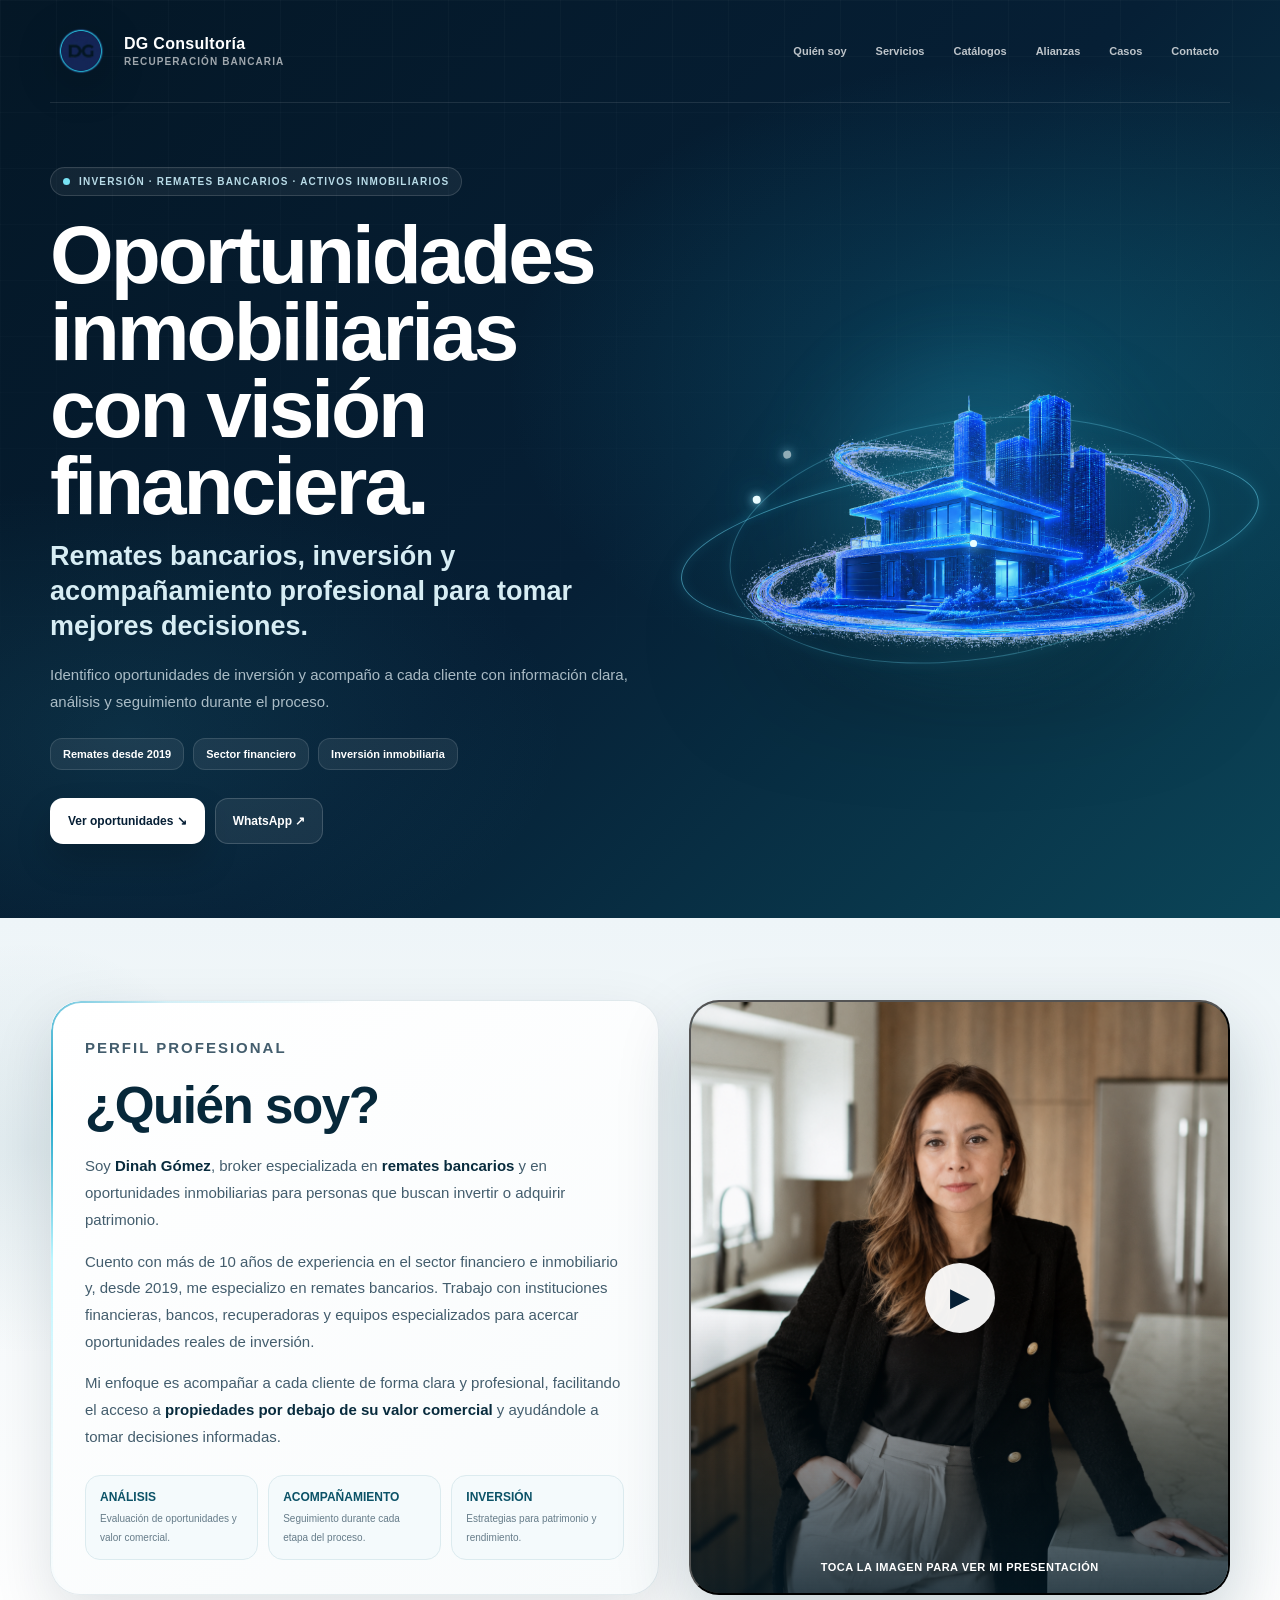
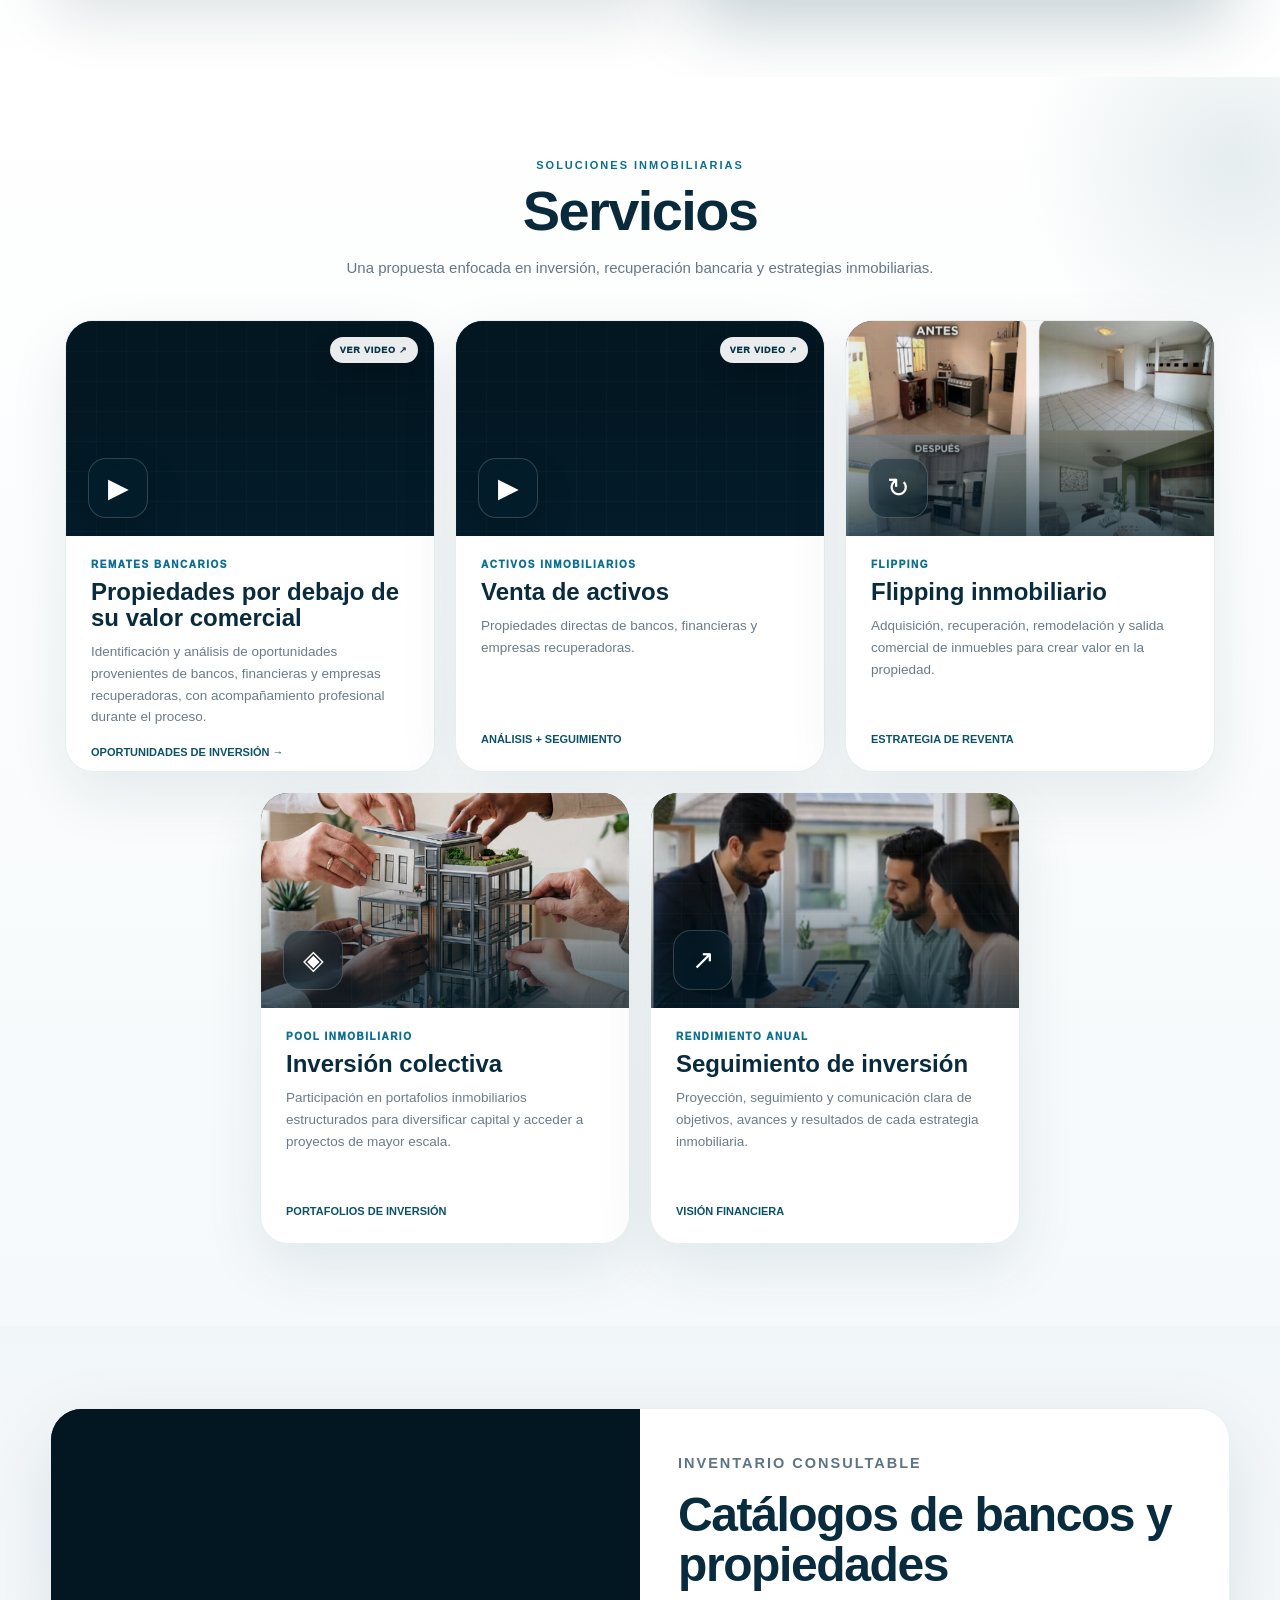
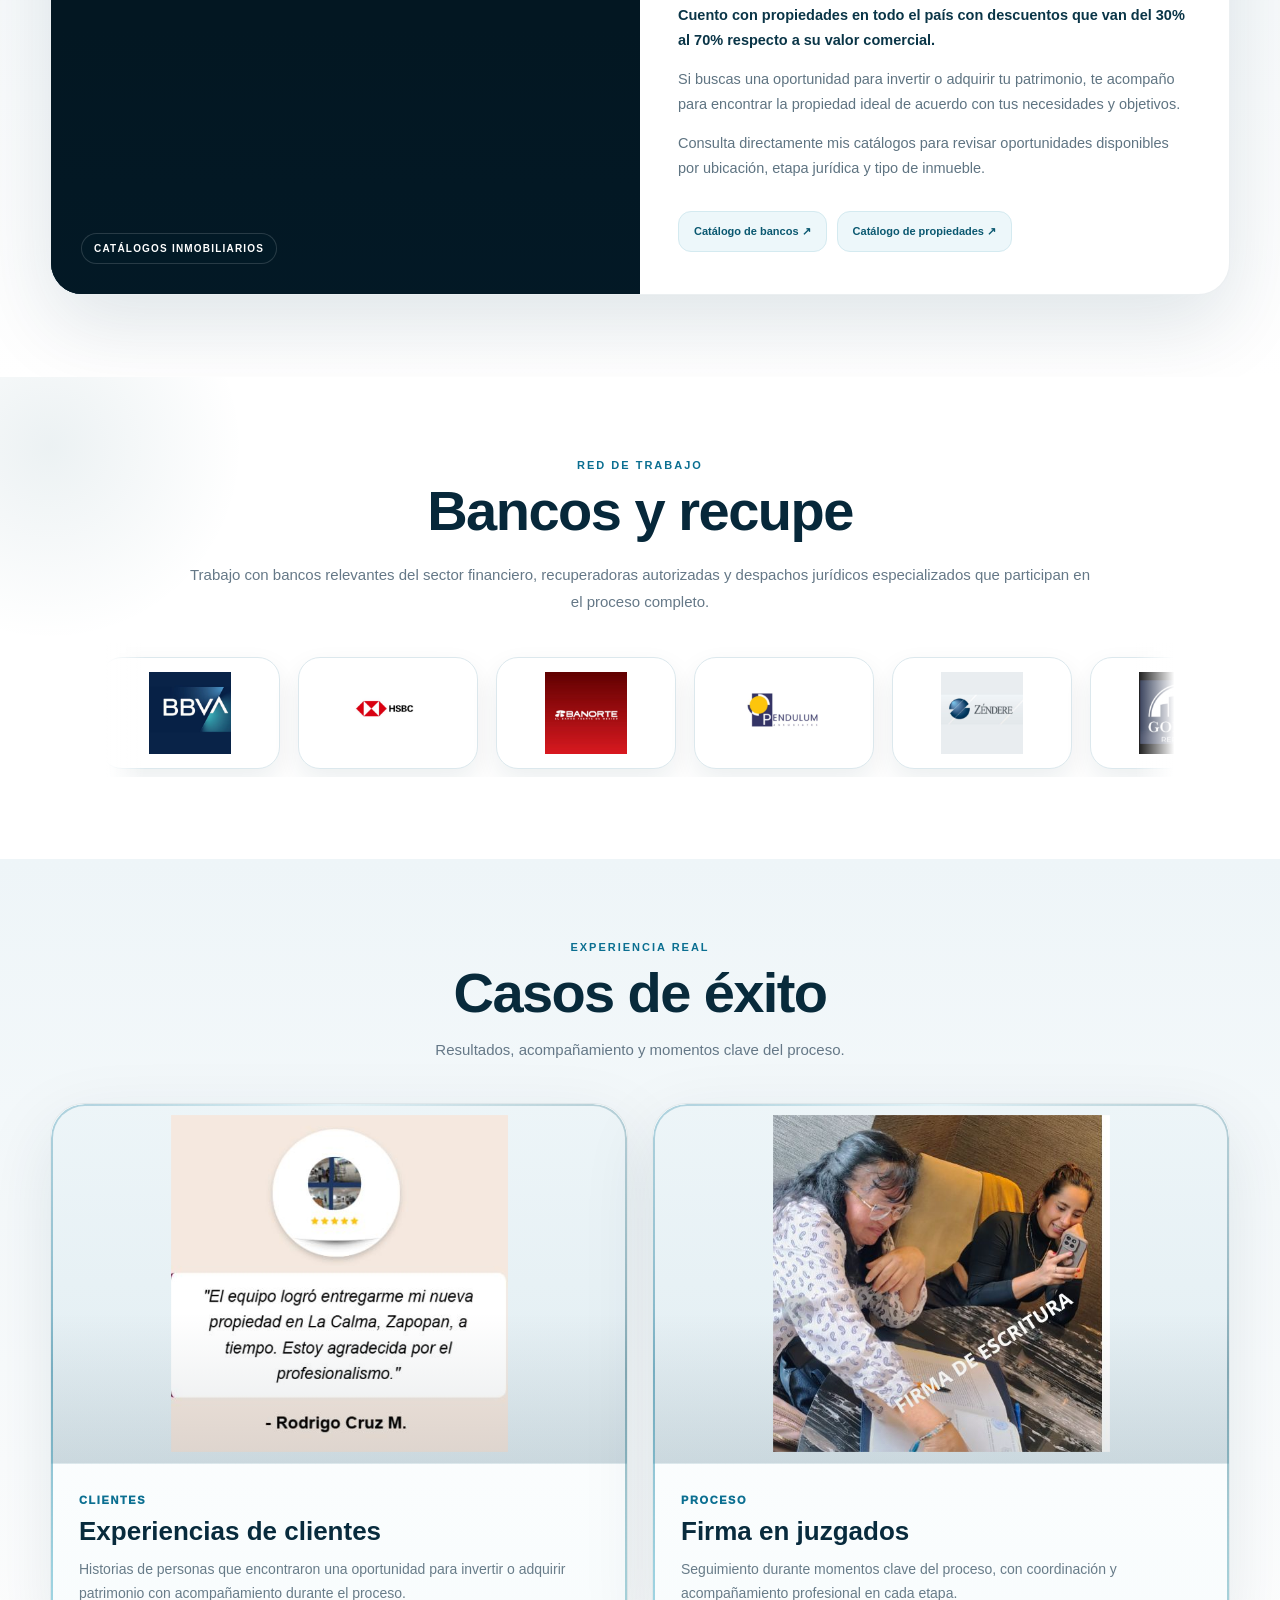
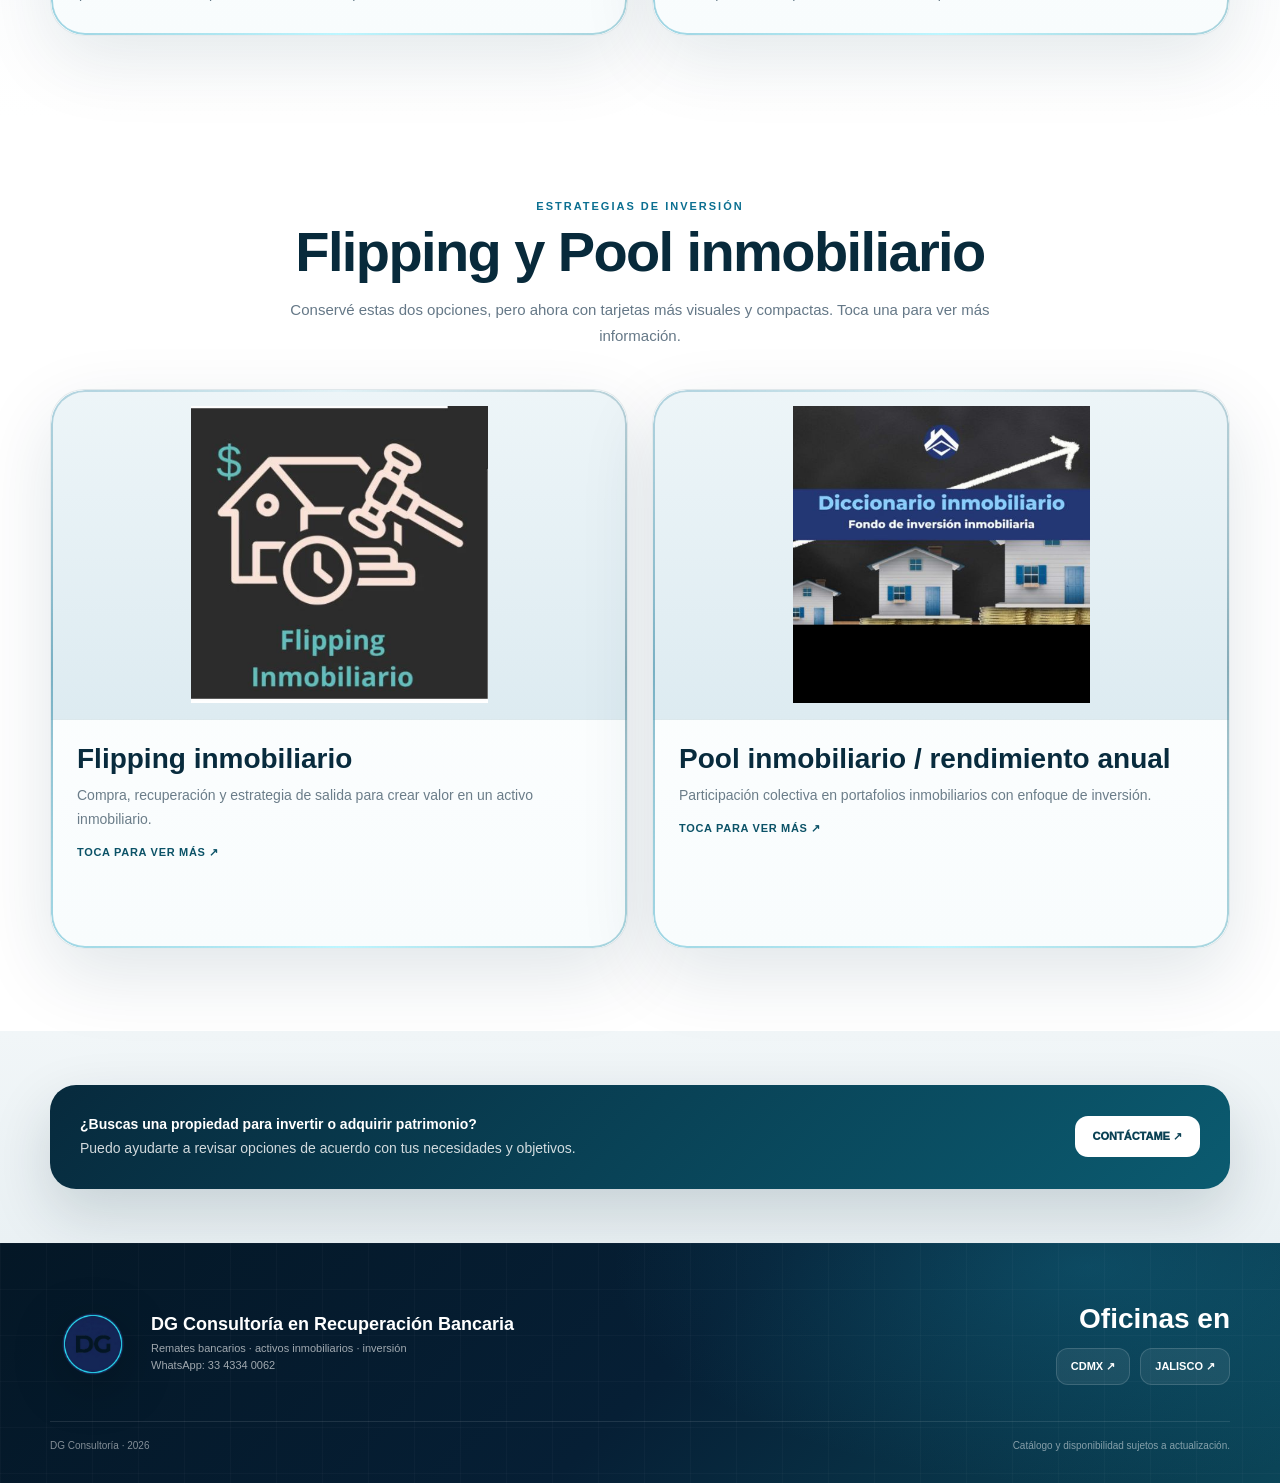
==== commit 269ce75c: "videocatalog" ====
--- a/index3.html
+++ b/index3.html
@@ -4,8 +4,12 @@
   <meta charset="utf-8">
   <meta name="viewport" content="width=device-width,initial-scale=1,viewport-fit=cover">
   <meta name="theme-color" content="#061f35">
+  <link id="dynamicFavicon" rel="icon" type="image/png" href="dgsinfondo.png">
+  <link rel="apple-touch-icon" href="dgsinfondo.png">
+  <link rel="preload" as="image" href="dgsinfondo.png">
+  <link rel="preload" as="image" href="hero-casa-dg.png">
   <meta name="description" content="DG Consultoría en Recuperación Bancaria. Remates bancarios, activos inmobiliarios, flipping, pool inmobiliario y oportunidades de inversión.">
-  <title>DG Consultoría en Recuperación Bancaria</title>
+  <title>DG Consultoría | Remates e Inversión Inmobiliaria</title>
   <style>
     @property --ring-angle{syntax:"<angle>";initial-value:0deg;inherits:false}
     :root{
@@ -182,7 +186,7 @@
       100%{transform:translate3d(0,0,0) rotateY(0) rotateZ(0) scale(1);opacity:1;filter:blur(0)}
     }
 
-    /* Una vez abiertas, siguen moviéndose suavemente como las tarjetas Banco / Tiendas / Web del CV */
+    /* Una vez abiertas, las tarjetas siguen moviéndose suavemente */
     #servicios.deck-opened .service-card:nth-child(1){animation:serviceBreath1 7.2s ease-in-out infinite!important}
     #servicios.deck-opened .service-card:nth-child(2){animation:serviceBreath2 7.2s ease-in-out -1.4s infinite!important}
     #servicios.deck-opened .service-card:nth-child(3){animation:serviceBreath3 7.2s ease-in-out -2.8s infinite!important}
@@ -364,7 +368,7 @@
   <div class="hero-grid" aria-hidden="true"></div>
   <nav class="topbar shell">
     <a class="brand" href="#inicio">
-      <img src="dgsinfondo.png" alt="Logo DG">
+      <img src="dgsinfondo.png" alt="Logo DG" decoding="async" fetchpriority="high">
       <span>DG Consultoría<small>RECUPERACIÓN BANCARIA</small></span>
     </a>
     <div class="nav-links">
@@ -387,7 +391,7 @@
 
     <div class="hero-visual reveal">
       <span class="house-glow" aria-hidden="true"></span>
-      <img class="hero-house" src="hero-casa-dg.png" alt="Casa digital en tonos azul petróleo">
+      <img class="hero-house" src="hero-casa-dg.png" alt="Casa digital en tonos azul petróleo" decoding="async" fetchpriority="high">
       <span class="orbit" aria-hidden="true"></span><span class="orbit back" aria-hidden="true"></span>
       <span class="travel" aria-hidden="true"></span><span class="travel t2" aria-hidden="true"></span>
     </div>
@@ -414,7 +418,7 @@
 
       <button class="media-card reveal" id="profileMedia" type="button" aria-label="Reproducir presentación de Dinah Gómez">
         <img src="dinah-foto.png" alt="Dinah Gómez">
-        <video id="profileVideo" playsinline preload="metadata" poster="dinah-foto.png">
+        <video id="profileVideo" playsinline preload="none" poster="dinah-foto.png">
           <source src="dinah-presentacion.mp4" type="video/mp4">
         </video>
         <span class="shade"></span>
@@ -435,8 +439,8 @@
       <div class="services-grid">
         <article class="service-card tilt-card video-card reveal" tabindex="0" role="button" data-modal="modalRemates" aria-label="Abrir video de remates bancarios">
           <div class="service-visual">
-            <video class="service-preview-video" autoplay muted loop playsinline preload="metadata" aria-label="Vista previa de propiedades por debajo de su valor comercial">
-              <source src="primervideo.mp4" type="video/mp4">
+            <video class="service-preview-video lazy-video" muted loop playsinline preload="none" data-autoplay="true" aria-label="Vista previa de propiedades por debajo de su valor comercial">
+              <source data-src="primervideo.mp4" type="video/mp4">
             </video>
             <span class="service-lines"></span><span class="service-symbol">▶</span><span class="video-hint">VER VIDEO ↗</span>
           </div>
@@ -445,8 +449,8 @@
 
         <article class="service-card tilt-card video-card reveal" tabindex="0" role="button" data-modal="modalActivos" aria-label="Abrir video de venta de activos inmobiliarios">
           <div class="service-visual">
-            <video class="service-preview-video" autoplay muted loop playsinline preload="metadata" aria-label="Vista previa de venta de activos inmobiliarios">
-              <source src="segundovideo.mp4" type="video/mp4">
+            <video class="service-preview-video lazy-video" muted loop playsinline preload="none" data-autoplay="true" aria-label="Vista previa de venta de activos inmobiliarios">
+              <source data-src="segundovideo.mp4" type="video/mp4">
             </video>
             <span class="service-lines"></span><span class="service-symbol">▶</span><span class="video-hint">VER VIDEO ↗</span>
           </div>
@@ -454,17 +458,17 @@
         </article>
 
         <article class="service-card tilt-card reveal">
-          <div class="service-visual"><img src="servicio-flipping.jpg" alt="Antes y después de un proyecto de flipping inmobiliario"><span class="service-lines"></span><span class="service-symbol">↻</span></div>
+          <div class="service-visual"><img src="servicio-flipping.jpg" alt="Antes y después de un proyecto de flipping inmobiliario" loading="lazy" decoding="async"><span class="service-lines"></span><span class="service-symbol">↻</span></div>
           <div class="service-body"><span class="service-type">FLIPPING</span><h3>Flipping inmobiliario</h3><p>Adquisición, recuperación, remodelación y salida comercial de inmuebles para crear valor en la propiedad.</p><span class="service-tag">ESTRATEGIA DE REVENTA</span></div>
         </article>
 
         <article class="service-card tilt-card reveal">
-          <div class="service-visual"><img src="servicio-pool.jpg" alt="Inversión colectiva en un proyecto inmobiliario"><span class="service-lines"></span><span class="service-symbol">◈</span></div>
+          <div class="service-visual"><img src="servicio-pool.jpg" alt="Inversión colectiva en un proyecto inmobiliario" loading="lazy" decoding="async"><span class="service-lines"></span><span class="service-symbol">◈</span></div>
           <div class="service-body"><span class="service-type">POOL INMOBILIARIO</span><h3>Inversión colectiva</h3><p>Participación en portafolios inmobiliarios estructurados para diversificar capital y acceder a proyectos de mayor escala.</p><span class="service-tag">PORTAFOLIOS DE INVERSIÓN</span></div>
         </article>
 
         <article class="service-card tilt-card reveal">
-          <div class="service-visual"><img src="servicio-rendimiento.jpg" alt="Asesoría y seguimiento de una inversión inmobiliaria"><span class="service-lines"></span><span class="service-symbol">↗</span></div>
+          <div class="service-visual"><img src="servicio-rendimiento.jpg" alt="Asesoría y seguimiento de una inversión inmobiliaria" loading="lazy" decoding="async"><span class="service-lines"></span><span class="service-symbol">↗</span></div>
           <div class="service-body"><span class="service-type">RENDIMIENTO ANUAL</span><h3>Seguimiento de inversión</h3><p>Proyección, seguimiento y comunicación clara de objetivos, avances y resultados de cada estrategia inmobiliaria.</p><span class="service-tag">VISIÓN FINANCIERA</span></div>
         </article>
       </div>
@@ -502,26 +506,26 @@
       <p class="section-copy reveal">Trabajo con bancos relevantes del sector financiero, recuperadoras autorizadas y despachos jurídicos especializados que participan en el proceso completo.</p>
       <div class="marquee reveal" aria-label="Bancos, recuperadoras y aliados">
         <div class="track">
-          <div class="logo-card"><img src="Financial Advisor Logo in Dark Light Blue White Clean Minimalist Style  (25).jpg" alt="BBVA"></div>
-          <div class="logo-card"><img src="Financial Advisor Logo in Dark Light Blue White Clean Minimalist Style  (24).jpg" alt="HSBC"></div>
-          <div class="logo-card"><img src="Financial Advisor Logo in Dark Light Blue White Clean Minimalist Style  (23).jpg" alt="Banorte"></div>
-          <div class="logo-card"><img src="Financial Advisor Logo in Dark Light Blue White Clean Minimalist Style  (26).jpg" alt="Pendulum"></div>
-          <div class="logo-card"><img src="Financial Advisor Logo in Dark Light Blue White Clean Minimalist Style  (22).jpg" alt="Zendere"></div>
-          <div class="logo-card"><img src="Financial Advisor Logo in Dark Light Blue White Clean Minimalist Style  (27).jpg" alt="Golden Republic"></div>
-          <div class="logo-card"><img src="logolideres.jpg" alt="Líderes Especialistas en Remates Bancarios"></div>
-          <div class="logo-card"><img src="logofjch.png" alt="Aliado jurídico"></div>
-          <div class="logo-card"><img src="logodafne.png" alt="Aliado inmobiliario"></div>
-
-
-          <div class="logo-card"><img src="Financial Advisor Logo in Dark Light Blue White Clean Minimalist Style  (25).jpg" alt="BBVA"></div>
-          <div class="logo-card"><img src="Financial Advisor Logo in Dark Light Blue White Clean Minimalist Style  (24).jpg" alt="HSBC"></div>
-          <div class="logo-card"><img src="Financial Advisor Logo in Dark Light Blue White Clean Minimalist Style  (23).jpg" alt="Banorte"></div>
-          <div class="logo-card"><img src="Financial Advisor Logo in Dark Light Blue White Clean Minimalist Style  (26).jpg" alt="Pendulum"></div>
-          <div class="logo-card"><img src="Financial Advisor Logo in Dark Light Blue White Clean Minimalist Style  (22).jpg" alt="Zendere"></div>
-          <div class="logo-card"><img src="Financial Advisor Logo in Dark Light Blue White Clean Minimalist Style  (27).jpg" alt="Golden Republic"></div>
-          <div class="logo-card"><img src="logolideres.jpg" alt="Líderes Especialistas en Remates Bancarios"></div>
-          <div class="logo-card"><img src="logofjch.png" alt="Aliado jurídico"></div>
-          <div class="logo-card"><img src="logodafne.png" alt="Aliado inmobiliario"></div>
+          <div class="logo-card"><img src="Financial Advisor Logo in Dark Light Blue White Clean Minimalist Style  (25).jpg" alt="BBVA" loading="lazy" decoding="async"></div>
+          <div class="logo-card"><img src="Financial Advisor Logo in Dark Light Blue White Clean Minimalist Style  (24).jpg" alt="HSBC" loading="lazy" decoding="async"></div>
+          <div class="logo-card"><img src="Financial Advisor Logo in Dark Light Blue White Clean Minimalist Style  (23).jpg" alt="Banorte" loading="lazy" decoding="async"></div>
+          <div class="logo-card"><img src="Financial Advisor Logo in Dark Light Blue White Clean Minimalist Style  (26).jpg" alt="Pendulum" loading="lazy" decoding="async"></div>
+          <div class="logo-card"><img src="Financial Advisor Logo in Dark Light Blue White Clean Minimalist Style  (22).jpg" alt="Zendere" loading="lazy" decoding="async"></div>
+          <div class="logo-card"><img src="Financial Advisor Logo in Dark Light Blue White Clean Minimalist Style  (27).jpg" alt="Golden Republic" loading="lazy" decoding="async"></div>
+          <div class="logo-card"><img src="logolideres.jpg" alt="Líderes Especialistas en Remates Bancarios" loading="lazy" decoding="async"></div>
+          <div class="logo-card"><img src="logofjch.png" alt="Aliado jurídico" loading="lazy" decoding="async"></div>
+          <div class="logo-card"><img src="logodafne.png" alt="Aliado inmobiliario" loading="lazy" decoding="async"></div>
+
+
+          <div class="logo-card"><img src="Financial Advisor Logo in Dark Light Blue White Clean Minimalist Style  (25).jpg" alt="BBVA" loading="lazy" decoding="async"></div>
+          <div class="logo-card"><img src="Financial Advisor Logo in Dark Light Blue White Clean Minimalist Style  (24).jpg" alt="HSBC" loading="lazy" decoding="async"></div>
+          <div class="logo-card"><img src="Financial Advisor Logo in Dark Light Blue White Clean Minimalist Style  (23).jpg" alt="Banorte" loading="lazy" decoding="async"></div>
+          <div class="logo-card"><img src="Financial Advisor Logo in Dark Light Blue White Clean Minimalist Style  (26).jpg" alt="Pendulum" loading="lazy" decoding="async"></div>
+          <div class="logo-card"><img src="Financial Advisor Logo in Dark Light Blue White Clean Minimalist Style  (22).jpg" alt="Zendere" loading="lazy" decoding="async"></div>
+          <div class="logo-card"><img src="Financial Advisor Logo in Dark Light Blue White Clean Minimalist Style  (27).jpg" alt="Golden Republic" loading="lazy" decoding="async"></div>
+          <div class="logo-card"><img src="logolideres.jpg" alt="Líderes Especialistas en Remates Bancarios" loading="lazy" decoding="async"></div>
+          <div class="logo-card"><img src="logofjch.png" alt="Aliado jurídico" loading="lazy" decoding="async"></div>
+          <div class="logo-card"><img src="logodafne.png" alt="Aliado inmobiliario" loading="lazy" decoding="async"></div>
 
         </div>
       </div>
@@ -534,21 +538,21 @@
       <div class="case-grid">
         <article class="case-card reveal">
           <div class="case-media carousel" data-interval="3400">
-            <img class="active" src="Financial Advisor Logo in Dark Light Blue White Clean Minimalist Style  (9).jpg" alt="Experiencia de cliente 1">
-            <img src="Financial Advisor Logo in Dark Light Blue White Clean Minimalist Style  (29).jpg" alt="Experiencia de cliente 2">
-            <img src="Financial Advisor Logo in Dark Light Blue White Clean Minimalist Style  (30).jpg" alt="Experiencia de cliente 3">
-            <img src="Financial Advisor Logo in Dark Light Blue White Clean Minimalist Style  (31).jpg" alt="Experiencia de cliente 4">
-            <img src="Financial Advisor Logo in Dark Light Blue White Clean Minimalist Style  (10).jpg" alt="Experiencia de cliente 5">
+            <img class="active" src="Financial Advisor Logo in Dark Light Blue White Clean Minimalist Style  (9).jpg" alt="Experiencia de cliente 1" loading="lazy" decoding="async">
+            <img src="Financial Advisor Logo in Dark Light Blue White Clean Minimalist Style  (29).jpg" alt="Experiencia de cliente 2" loading="lazy" decoding="async">
+            <img src="Financial Advisor Logo in Dark Light Blue White Clean Minimalist Style  (30).jpg" alt="Experiencia de cliente 3" loading="lazy" decoding="async">
+            <img src="Financial Advisor Logo in Dark Light Blue White Clean Minimalist Style  (31).jpg" alt="Experiencia de cliente 4" loading="lazy" decoding="async">
+            <img src="Financial Advisor Logo in Dark Light Blue White Clean Minimalist Style  (10).jpg" alt="Experiencia de cliente 5" loading="lazy" decoding="async">
           </div>
           <div class="case-body"><span>CLIENTES</span><h3>Experiencias de clientes</h3><p>Historias de personas que encontraron una oportunidad para invertir o adquirir patrimonio con acompañamiento durante el proceso.</p></div>
         </article>
         <article class="case-card reveal">
           <div class="case-media carousel" data-interval="3900">
-            <img class="active" src="Financial Advisor Logo in Dark Light Blue White Clean Minimalist Style  (1).jpg" alt="Firma en juzgado 1">
-            <img src="Financial Advisor Logo in Dark Light Blue White Clean Minimalist Style  (2).jpg" alt="Firma en juzgado 2">
-            <img src="Financial Advisor Logo in Dark Light Blue White Clean Minimalist Style  (3).jpg" alt="Firma en juzgado 3">
-            <img src="Financial Advisor Logo in Dark Light Blue White Clean Minimalist Style  (4).jpg" alt="Firma en juzgado 4">
-            <img src="Financial Advisor Logo in Dark Light Blue White Clean Minimalist Style  (5).jpg" alt="Firma en juzgado 5">
+            <img class="active" src="Financial Advisor Logo in Dark Light Blue White Clean Minimalist Style  (1).jpg" alt="Firma en juzgado 1" loading="lazy" decoding="async">
+            <img src="Financial Advisor Logo in Dark Light Blue White Clean Minimalist Style  (2).jpg" alt="Firma en juzgado 2" loading="lazy" decoding="async">
+            <img src="Financial Advisor Logo in Dark Light Blue White Clean Minimalist Style  (3).jpg" alt="Firma en juzgado 3" loading="lazy" decoding="async">
+            <img src="Financial Advisor Logo in Dark Light Blue White Clean Minimalist Style  (4).jpg" alt="Firma en juzgado 4" loading="lazy" decoding="async">
+            <img src="Financial Advisor Logo in Dark Light Blue White Clean Minimalist Style  (5).jpg" alt="Firma en juzgado 5" loading="lazy" decoding="async">
           </div>
           <div class="case-body"><span>PROCESO</span><h3>Firma en juzgados</h3><p>Seguimiento durante momentos clave del proceso, con coordinación y acompañamiento profesional en cada etapa.</p></div>
         </article>
@@ -562,14 +566,14 @@
       <div class="invest-grid">
         <article class="flip-card reveal" tabindex="0" aria-label="Flipping inmobiliario, tocar para voltear">
           <div class="flip-inner">
-            <div class="face front"><img src="Financial Advisor Logo in Dark Light Blue White Clean Minimalist Style  (16).jpg" alt="Flipping inmobiliario"><div class="flip-copy"><h3>Flipping inmobiliario</h3><p>Compra, recuperación y estrategia de salida para crear valor en un activo inmobiliario.</p><span class="more">TOCA PARA VER MÁS ↗</span></div></div>
-            <div class="face back"><div class="back-slider"><img class="active" src="Financial Advisor Logo in Dark Light Blue White Clean Minimalist Style  (21).jpg" alt="Información de flipping 1"><img src="Financial Advisor Logo in Dark Light Blue White Clean Minimalist Style  (20).jpg" alt="Información de flipping 2"></div><div class="back-note"><b>Flipping inmobiliario</b><span>Toca para volver</span></div></div>
+            <div class="face front"><img src="Financial Advisor Logo in Dark Light Blue White Clean Minimalist Style  (16).jpg" alt="Flipping inmobiliario" loading="lazy" decoding="async"><div class="flip-copy"><h3>Flipping inmobiliario</h3><p>Compra, recuperación y estrategia de salida para crear valor en un activo inmobiliario.</p><span class="more">TOCA PARA VER MÁS ↗</span></div></div>
+            <div class="face back"><div class="back-slider"><img class="active" src="Financial Advisor Logo in Dark Light Blue White Clean Minimalist Style  (21).jpg" alt="Información de flipping 1" loading="lazy" decoding="async"><img src="Financial Advisor Logo in Dark Light Blue White Clean Minimalist Style  (20).jpg" alt="Información de flipping 2" loading="lazy" decoding="async"></div><div class="back-note"><b>Flipping inmobiliario</b><span>Toca para volver</span></div></div>
           </div>
         </article>
         <article class="flip-card reveal" tabindex="0" aria-label="Pool inmobiliario, tocar para voltear">
           <div class="flip-inner">
-            <div class="face front"><img src="Financial Advisor Logo in Dark Light Blue White Clean Minimalist Style  (18).jpg" alt="Pool inmobiliario"><div class="flip-copy"><h3>Pool inmobiliario / rendimiento anual</h3><p>Participación colectiva en portafolios inmobiliarios con enfoque de inversión.</p><span class="more">TOCA PARA VER MÁS ↗</span></div></div>
-            <div class="face back"><div class="back-slider"><img class="active" src="Financial Advisor Logo in Dark Light Blue White Clean Minimalist Style  (33).jpg" alt="Información de pool 1"><img src="Financial Advisor Logo in Dark Light Blue White Clean Minimalist Style  (34).jpg" alt="Información de pool 2"></div><div class="back-note"><b>Pool inmobiliario</b><span>Toca para volver</span></div></div>
+            <div class="face front"><img src="Financial Advisor Logo in Dark Light Blue White Clean Minimalist Style  (18).jpg" alt="Pool inmobiliario" loading="lazy" decoding="async"><div class="flip-copy"><h3>Pool inmobiliario / rendimiento anual</h3><p>Participación colectiva en portafolios inmobiliarios con enfoque de inversión.</p><span class="more">TOCA PARA VER MÁS ↗</span></div></div>
+            <div class="face back"><div class="back-slider"><img class="active" src="Financial Advisor Logo in Dark Light Blue White Clean Minimalist Style  (33).jpg" alt="Información de pool 1" loading="lazy" decoding="async"><img src="Financial Advisor Logo in Dark Light Blue White Clean Minimalist Style  (34).jpg" alt="Información de pool 2" loading="lazy" decoding="async"></div><div class="back-note"><b>Pool inmobiliario</b><span>Toca para volver</span></div></div>
           </div>
         </article>
       </div>
@@ -593,7 +597,7 @@
         <button class="service-modal-close" type="button" aria-label="Cerrar">×</button>
       </div>
       <div class="service-modal-video-wrap">
-        <video class="service-modal-video" controls playsinline preload="metadata">
+        <video class="service-modal-video" controls playsinline preload="none">
           <source src="primervideo.mp4" type="video/mp4">
           Tu navegador no soporta video HTML5.
         </video>
@@ -609,7 +613,7 @@
         <button class="service-modal-close" type="button" aria-label="Cerrar">×</button>
       </div>
       <div class="service-modal-video-wrap">
-        <video class="service-modal-video" controls playsinline preload="metadata">
+        <video class="service-modal-video" controls playsinline preload="none">
           <source src="segundovideo.mp4" type="video/mp4">
           Tu navegador no soporta video HTML5.
         </video>
@@ -638,6 +642,124 @@
     video:'dinah-presentacion.mp4',
     logos:['Financial Advisor Logo in Dark Light Blue White Clean Minimalist Style  (25).jpg','Financial Advisor Logo in Dark Light Blue White Clean Minimalist Style  (24).jpg','Financial Advisor Logo in Dark Light Blue White Clean Minimalist Style  (23).jpg','Financial Advisor Logo in Dark Light Blue White Clean Minimalist Style  (26).jpg','Financial Advisor Logo in Dark Light Blue White Clean Minimalist Style  (22).jpg','Financial Advisor Logo in Dark Light Blue White Clean Minimalist Style  (27).jpg','logolideres.jpg','logofjch.png','logodafne.png']
   };
+
+
+  // Favicon DG: gira de forma periódica durante toda la navegación.
+  // También recorta automáticamente el espacio transparente del PNG
+  // para que el logo ocupe casi todo el icono de la pestaña.
+  (function initDGfavicon(){
+    const favicon=document.getElementById('dynamicFavicon');
+    if(!favicon)return;
+
+    const img=new Image();
+    img.decoding='async';
+    img.src='dgsinfondo.png';
+
+    img.onload=()=>{
+      const size=96;
+
+      // Detectar el contenido real del PNG y eliminar márgenes transparentes.
+      const scan=document.createElement('canvas');
+      scan.width=img.naturalWidth || img.width;
+      scan.height=img.naturalHeight || img.height;
+      const sctx=scan.getContext('2d',{willReadFrequently:true});
+      if(!sctx)return;
+      sctx.drawImage(img,0,0);
+
+      let sx=0, sy=0, sw=scan.width, sh=scan.height;
+      try{
+        const pixels=sctx.getImageData(0,0,scan.width,scan.height).data;
+        let minX=scan.width, minY=scan.height, maxX=-1, maxY=-1;
+        for(let y=0;y<scan.height;y++){
+          for(let x=0;x<scan.width;x++){
+            const a=pixels[(y*scan.width+x)*4+3];
+            if(a>18){
+              if(x<minX)minX=x; if(x>maxX)maxX=x;
+              if(y<minY)minY=y; if(y>maxY)maxY=y;
+            }
+          }
+        }
+        if(maxX>=minX && maxY>=minY){
+          sx=minX; sy=minY; sw=maxX-minX+1; sh=maxY-minY+1;
+        }
+      }catch(e){/* si el navegador no permite leer píxeles, usa la imagen completa */}
+
+      const canvas=document.createElement('canvas');
+      canvas.width=size; canvas.height=size;
+      const ctx=canvas.getContext('2d');
+      if(!ctx)return;
+
+      // Escala el contenido recortado al máximo sin deformarlo.
+      const target=size; // usa todo el espacio disponible para que se vea más grande
+      const scale=Math.min(target/sw,target/sh);
+      const dw=sw*scale, dh=sh*scale;
+
+      const paint=(angle)=>{
+        ctx.clearRect(0,0,size,size);
+        ctx.save();
+        ctx.translate(size/2,size/2);
+        ctx.rotate(angle);
+        ctx.drawImage(img,sx,sy,sw,sh,-dw/2,-dh/2,dw,dh);
+        ctx.restore();
+        favicon.href=canvas.toDataURL('image/png');
+      };
+
+      // Una vuelta rápida y visible cada 3 segundos durante toda la navegación.
+      const duration=850;
+      let spinning=false;
+
+      const spinOnce=()=>{
+        if(spinning || document.hidden)return;
+        spinning=true;
+        const start=performance.now();
+        const animate=(now)=>{
+          const t=Math.min((now-start)/duration,1);
+          const eased=t<.5 ? 2*t*t : 1-Math.pow(-2*t+2,2)/2;
+          paint(eased*Math.PI*2);
+          if(t<1){
+            requestAnimationFrame(animate);
+          }else{
+            paint(0);
+            spinning=false;
+          }
+        };
+        requestAnimationFrame(animate);
+      };
+
+      paint(0);
+      setTimeout(spinOnce,700);
+      setInterval(spinOnce,3000);
+      document.addEventListener('visibilitychange',()=>{
+        if(!document.hidden) setTimeout(spinOnce,250);
+      });
+    };
+  })();
+
+  // Los videos inferiores se descargan únicamente cuando están cerca de verse.
+  (function initLazyVideos(){
+    const videos=[...document.querySelectorAll('video.lazy-video')];
+    if(!videos.length)return;
+    const loadVideo=(video)=>{
+      if(video.dataset.loaded==='1')return;
+      video.querySelectorAll('source[data-src]').forEach(source=>{
+        source.src=source.dataset.src;
+        source.removeAttribute('data-src');
+      });
+      video.dataset.loaded='1';
+      video.load();
+      if(video.dataset.autoplay==='true') video.play().catch(()=>{});
+    };
+    if('IntersectionObserver' in window){
+      const vio=new IntersectionObserver(entries=>{
+        entries.forEach(entry=>{
+          if(entry.isIntersecting){loadVideo(entry.target);vio.unobserve(entry.target)}
+        });
+      },{rootMargin:'450px 0px'});
+      videos.forEach(v=>vio.observe(v));
+    }else{
+      videos.forEach(loadVideo);
+    }
+  })();
 
   // Reveal on scroll
   const reveals=[...document.querySelectorAll('.reveal')];
@@ -660,7 +782,7 @@
     profileVideo.addEventListener('ended',()=>{profileMedia.classList.remove('is-playing');profileVideo.currentTime=0});
   }
 
-  // Título escrito como en el CV
+  // Título escrito al entrar en la sección
   const typing=document.getElementById('bankTyping');
   if(typing){
     const text=typing.dataset.text||typing.textContent;
@@ -702,7 +824,7 @@
     }else openDeck();
   })();
 
-  // Movimiento de Servicios: misma apertura 3D y respiración de las tarjetas Banco / Tiendas / Web del CV
+  // Movimiento de Servicios: apertura 3D y respiración suave de las tarjetas
   (function initServicesDeck(){
     const section=document.getElementById('servicios');
     if(!section)return;
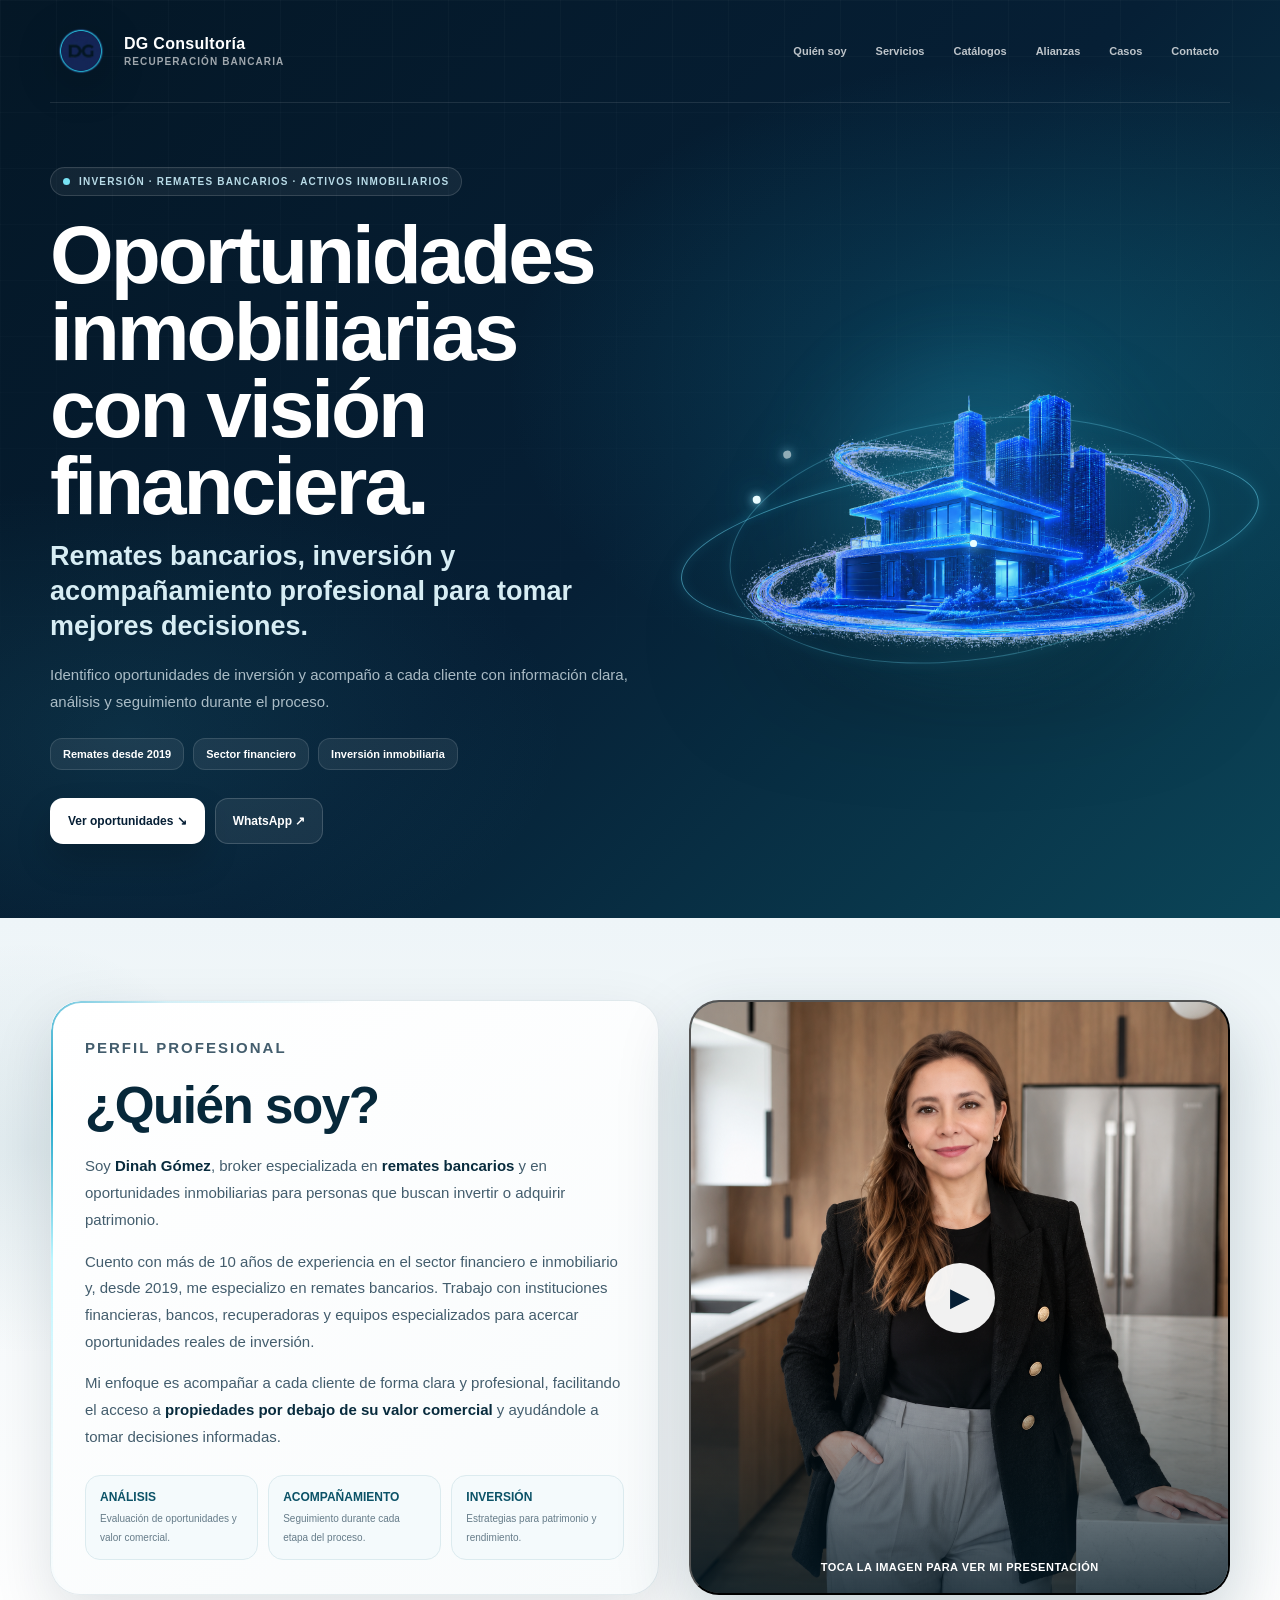
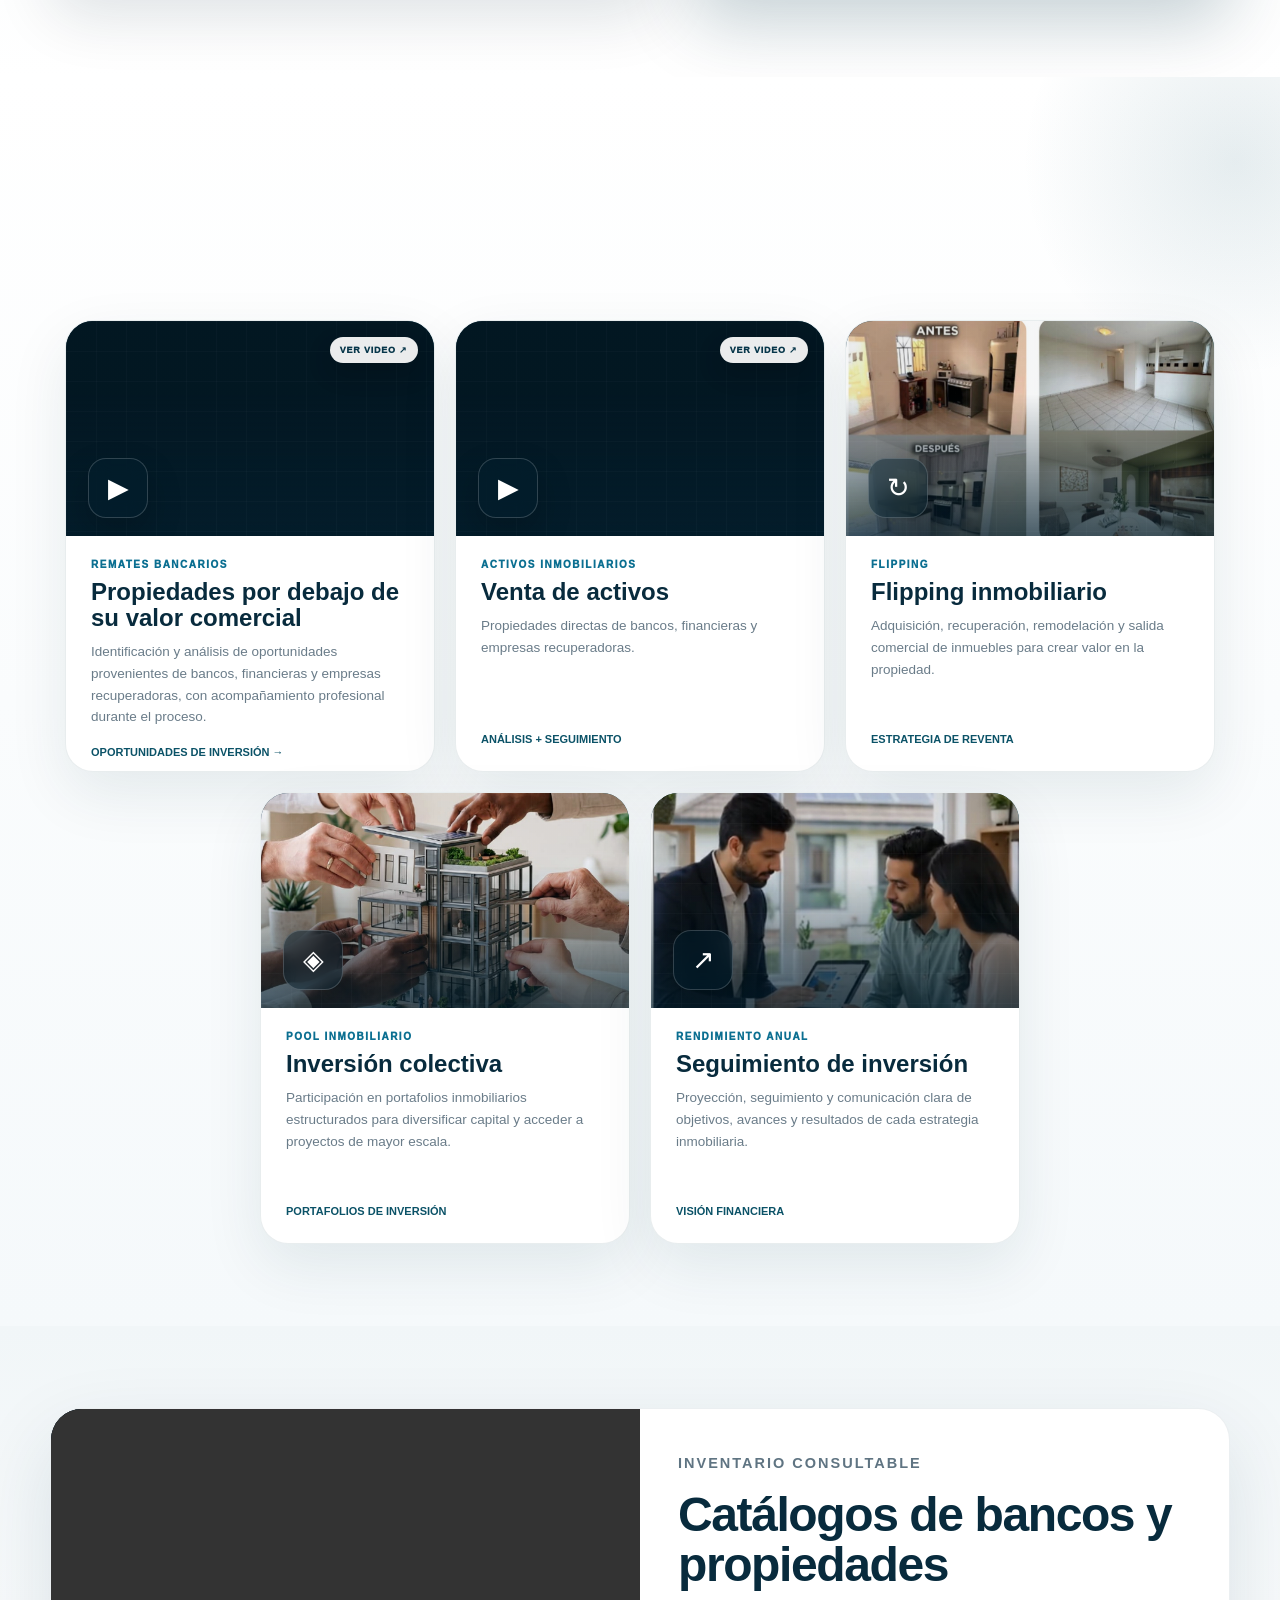
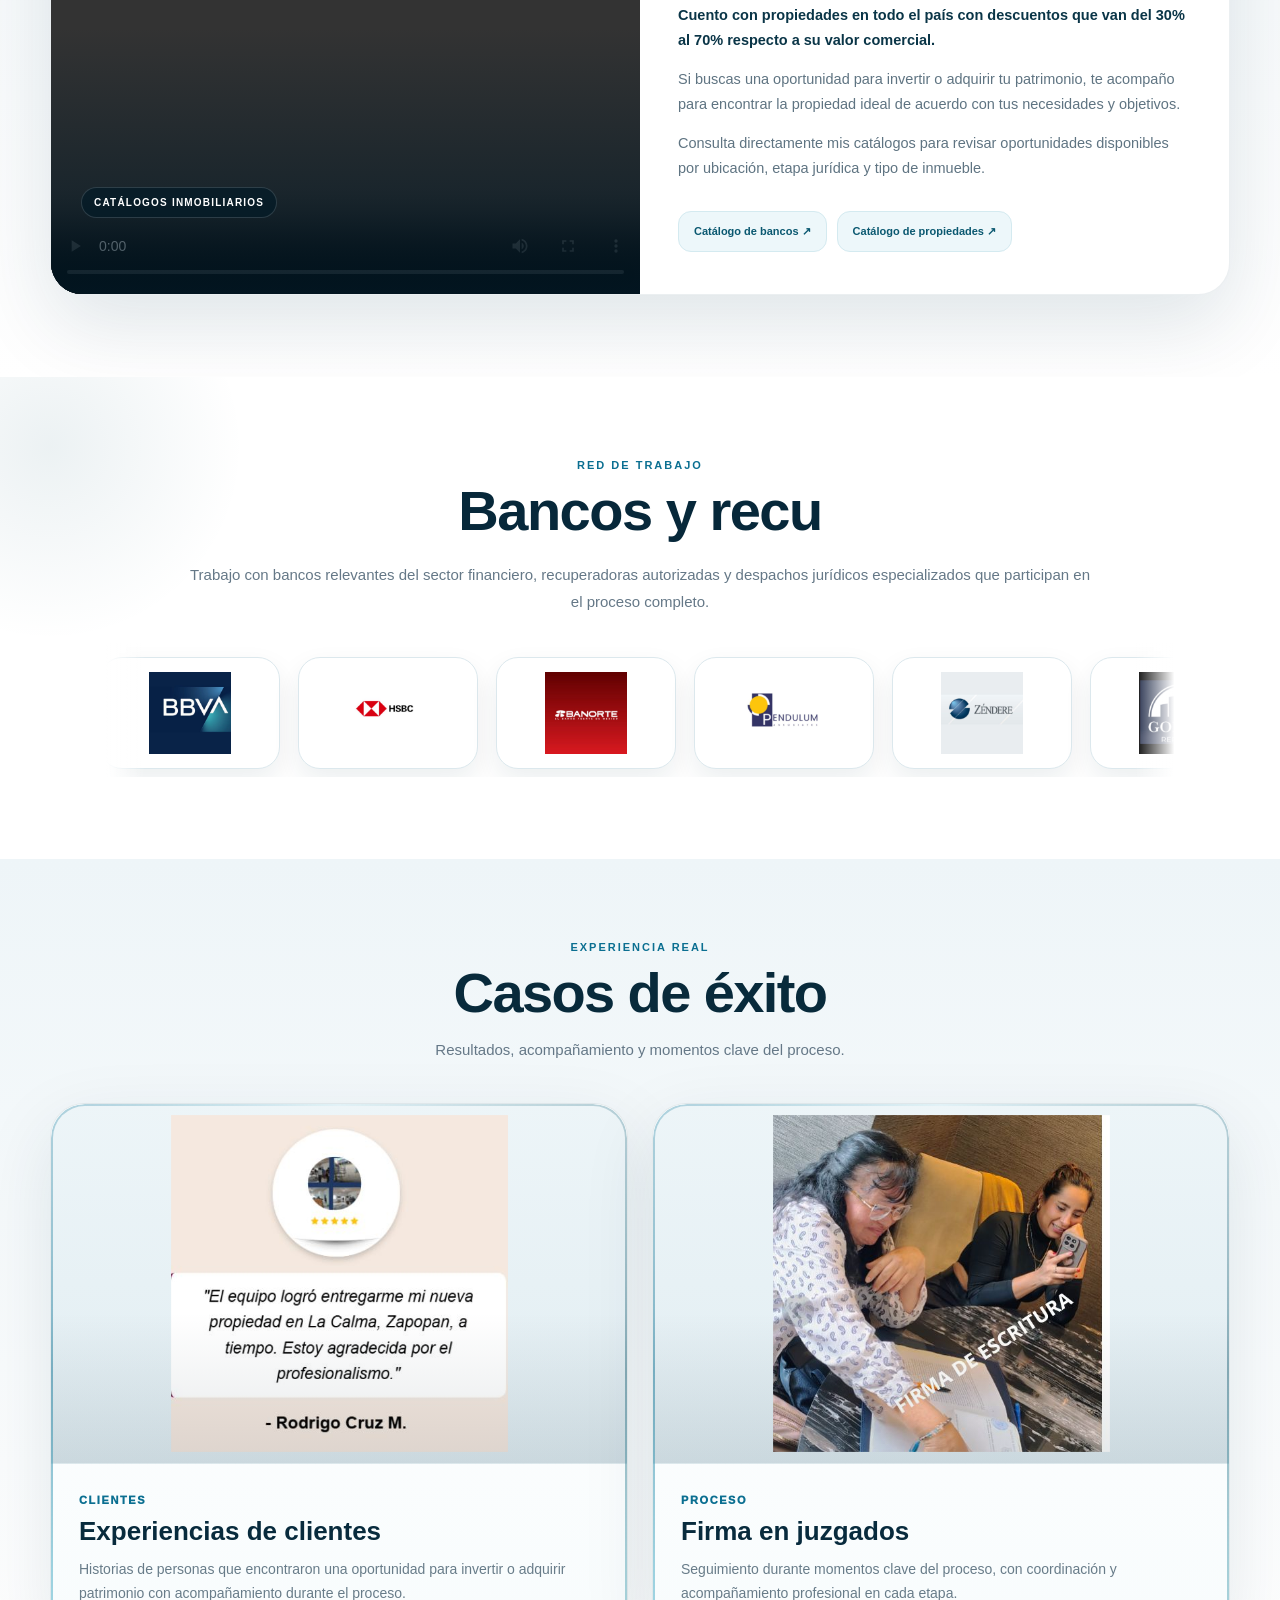
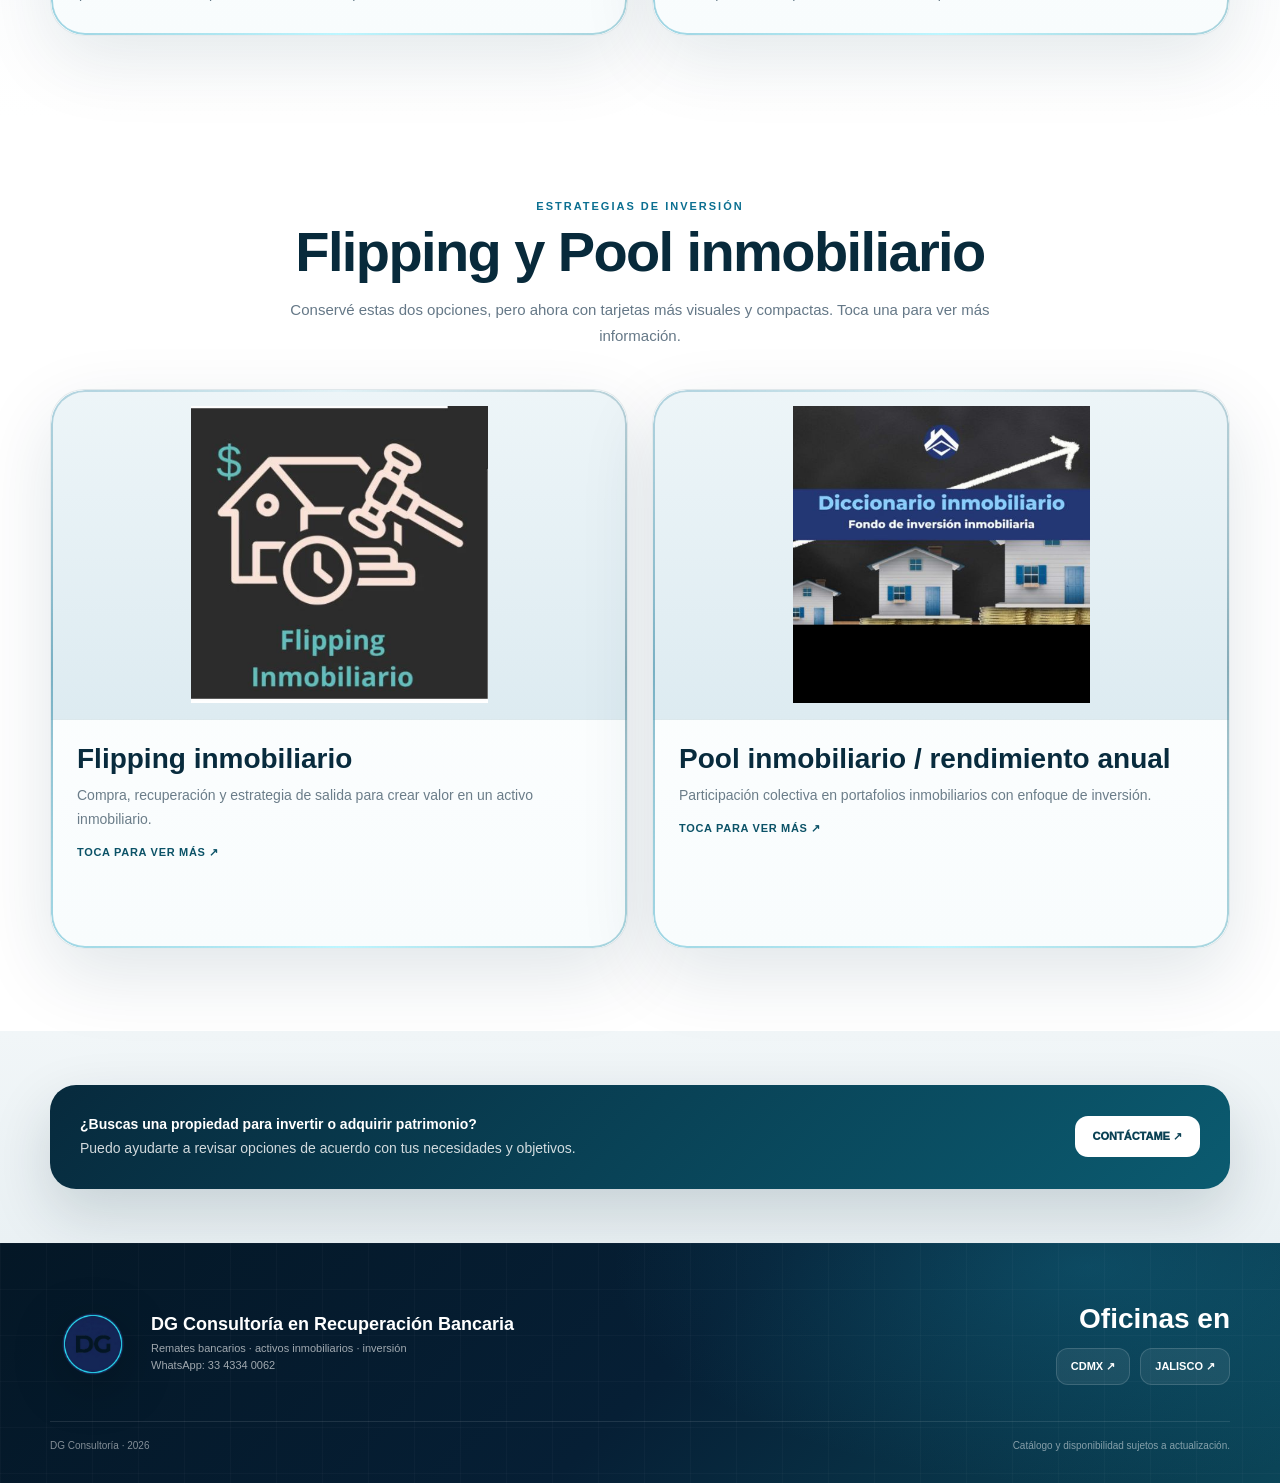
==== commit aeb4bed6: "logso" ====
--- a/index3.html
+++ b/index3.html
@@ -246,8 +246,8 @@
     .catalog-travel{position:absolute;z-index:3;left:50%;top:56%;width:7px;height:7px;border-radius:50%;background:#eaffff;box-shadow:0 0 10px #80e8ff,0 0 24px #1b9fc2;animation:travel 6.2s linear infinite}
     .catalog-travel.t2{animation-delay:-3.1s;opacity:.62}
     .catalog-preview video{position:absolute;inset:0;width:100%;height:100%;object-fit:cover;object-position:center}
-    .catalog-preview::after{content:"";position:absolute;inset:0;background:linear-gradient(to top,rgba(3,25,38,.84),transparent 55%)}
-    .catalog-label{position:relative;z-index:2;padding:9px 12px;border-radius:999px;background:rgba(3,27,40,.72);border:1px solid rgba(255,255,255,.15);color:#fff;font-size:10px;font-weight:900;letter-spacing:1.2px}
+    .catalog-preview::after{content:"";position:absolute;inset:0;background:linear-gradient(to top,rgba(3,25,38,.84),transparent 55%);pointer-events:none}
+    .catalog-label{position:absolute;left:30px;bottom:76px;z-index:2;padding:9px 12px;border-radius:999px;background:rgba(3,27,40,.72);border:1px solid rgba(255,255,255,.15);color:#fff;font-size:10px;font-weight:900;letter-spacing:1.2px;pointer-events:none}
     .catalog-copy{padding:42px 38px;display:flex;flex-direction:column;justify-content:center}
     .catalog-copy h2{margin:0 0 14px;color:#082b3d;font-size:clamp(30px,4vw,48px);line-height:1.04;letter-spacing:-1.4px}
     .catalog-copy p{margin:0 0 14px;color:#5f7482;font-size:14.5px;line-height:1.72}
@@ -417,9 +417,9 @@
       </article>
 
       <button class="media-card reveal" id="profileMedia" type="button" aria-label="Reproducir presentación de Dinah Gómez">
-        <img src="dinah-foto.png" alt="Dinah Gómez">
+        <img src="FOTOYOCARA.png" alt="Dinah Gómez">
         <video id="profileVideo" playsinline preload="none" poster="dinah-foto.png">
-          <source src="dinah-presentacion.mp4" type="video/mp4">
+          <source src="ASESORYOFINAL.mp4" type="video/mp4">
         </video>
         <span class="shade"></span>
         <span class="play">▶</span>
@@ -479,8 +479,8 @@
     <div class="shell">
       <article class="catalog-shell reveal">
         <div class="catalog-preview">
-          <video class="catalog-video" autoplay muted loop playsinline preload="metadata" aria-label="Presentación animada de catálogos inmobiliarios">
-            <source src="videocasayo.mp4" type="video/mp4">
+          <video class="catalog-video" loop playsinline preload="metadata" aria-label="Presentación animada de catálogos inmobiliarios" controls>
+            <source src="catalogovideo.mp4" type="video/mp4">
           </video>
           <span class="catalog-label">CATÁLOGOS INMOBILIARIOS</span>
         </div>
@@ -512,9 +512,7 @@
           <div class="logo-card"><img src="Financial Advisor Logo in Dark Light Blue White Clean Minimalist Style  (26).jpg" alt="Pendulum" loading="lazy" decoding="async"></div>
           <div class="logo-card"><img src="Financial Advisor Logo in Dark Light Blue White Clean Minimalist Style  (22).jpg" alt="Zendere" loading="lazy" decoding="async"></div>
           <div class="logo-card"><img src="Financial Advisor Logo in Dark Light Blue White Clean Minimalist Style  (27).jpg" alt="Golden Republic" loading="lazy" decoding="async"></div>
-          <div class="logo-card"><img src="logolideres.jpg" alt="Líderes Especialistas en Remates Bancarios" loading="lazy" decoding="async"></div>
-          <div class="logo-card"><img src="logofjch.png" alt="Aliado jurídico" loading="lazy" decoding="async"></div>
-          <div class="logo-card"><img src="logodafne.png" alt="Aliado inmobiliario" loading="lazy" decoding="async"></div>
+         
 
 
           <div class="logo-card"><img src="Financial Advisor Logo in Dark Light Blue White Clean Minimalist Style  (25).jpg" alt="BBVA" loading="lazy" decoding="async"></div>
@@ -523,9 +521,7 @@
           <div class="logo-card"><img src="Financial Advisor Logo in Dark Light Blue White Clean Minimalist Style  (26).jpg" alt="Pendulum" loading="lazy" decoding="async"></div>
           <div class="logo-card"><img src="Financial Advisor Logo in Dark Light Blue White Clean Minimalist Style  (22).jpg" alt="Zendere" loading="lazy" decoding="async"></div>
           <div class="logo-card"><img src="Financial Advisor Logo in Dark Light Blue White Clean Minimalist Style  (27).jpg" alt="Golden Republic" loading="lazy" decoding="async"></div>
-          <div class="logo-card"><img src="logolideres.jpg" alt="Líderes Especialistas en Remates Bancarios" loading="lazy" decoding="async"></div>
-          <div class="logo-card"><img src="logofjch.png" alt="Aliado jurídico" loading="lazy" decoding="async"></div>
-          <div class="logo-card"><img src="logodafne.png" alt="Aliado inmobiliario" loading="lazy" decoding="async"></div>
+         
 
         </div>
       </div>
